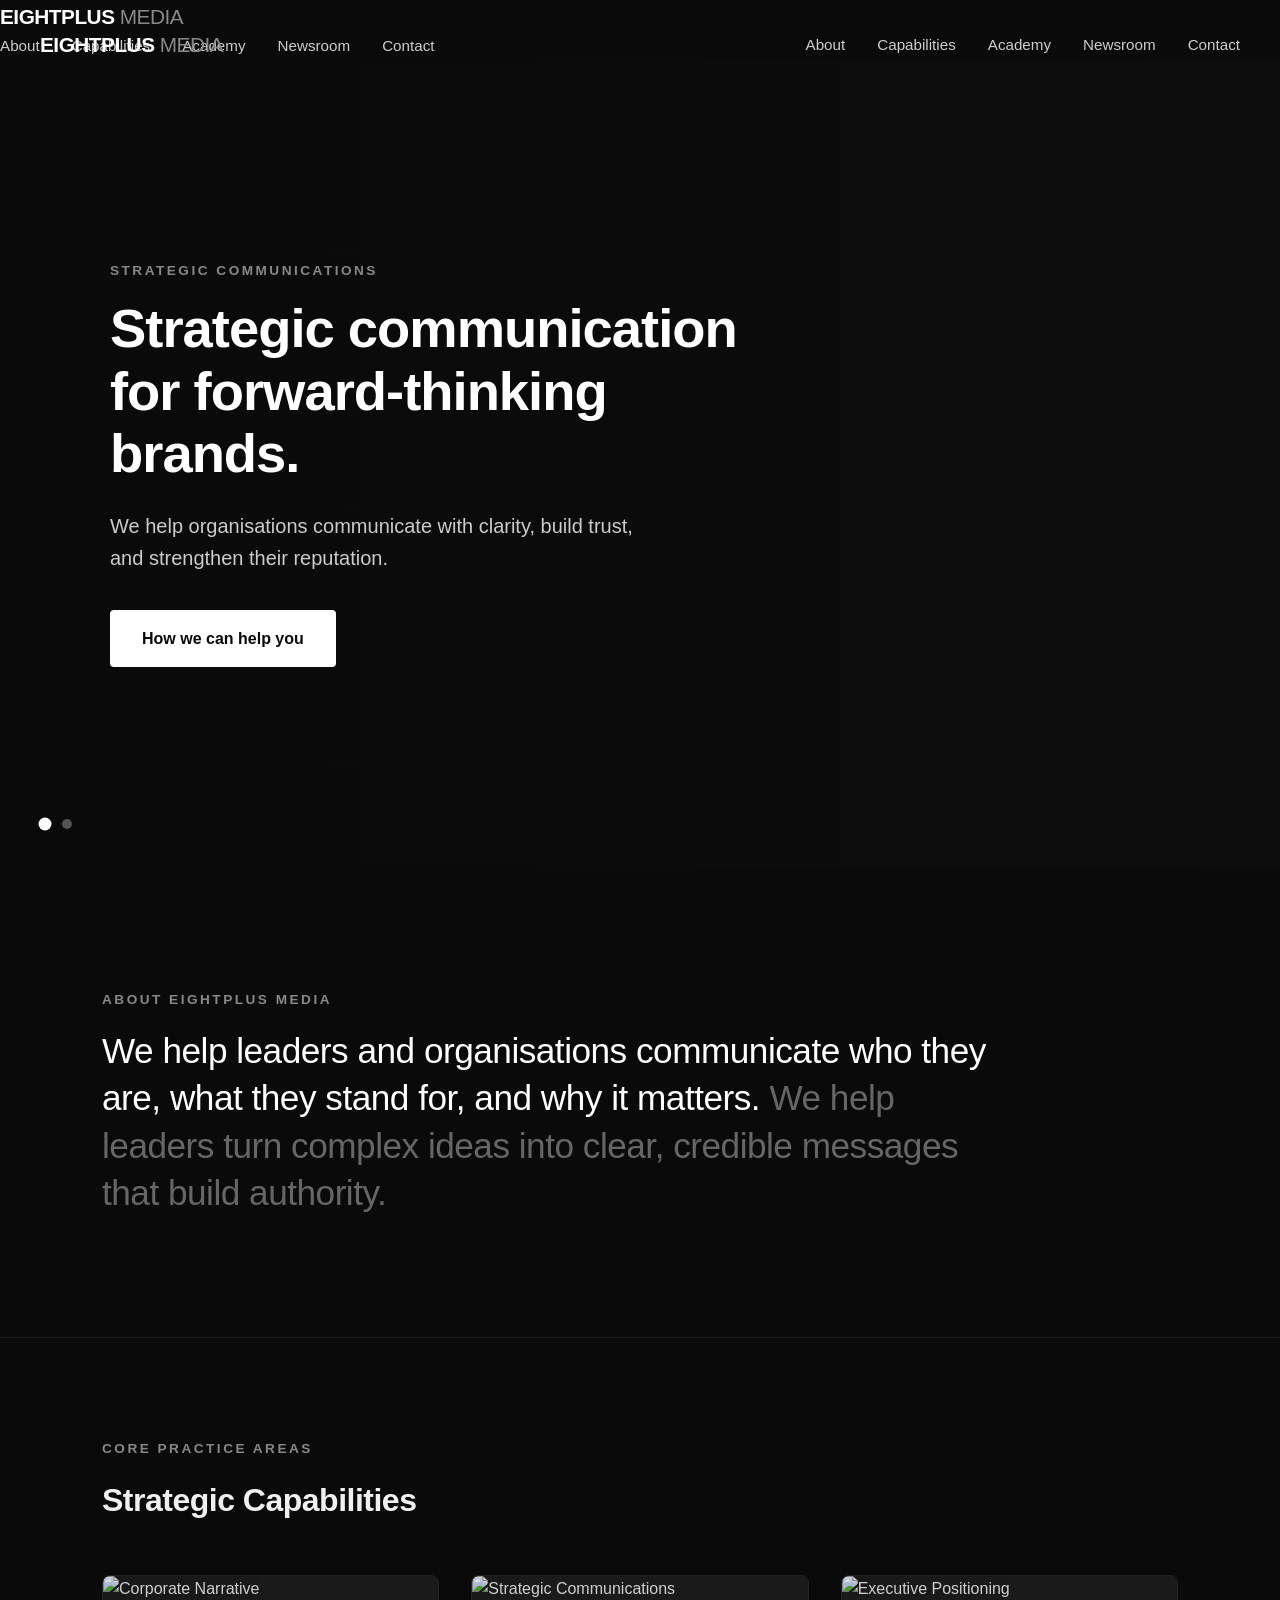
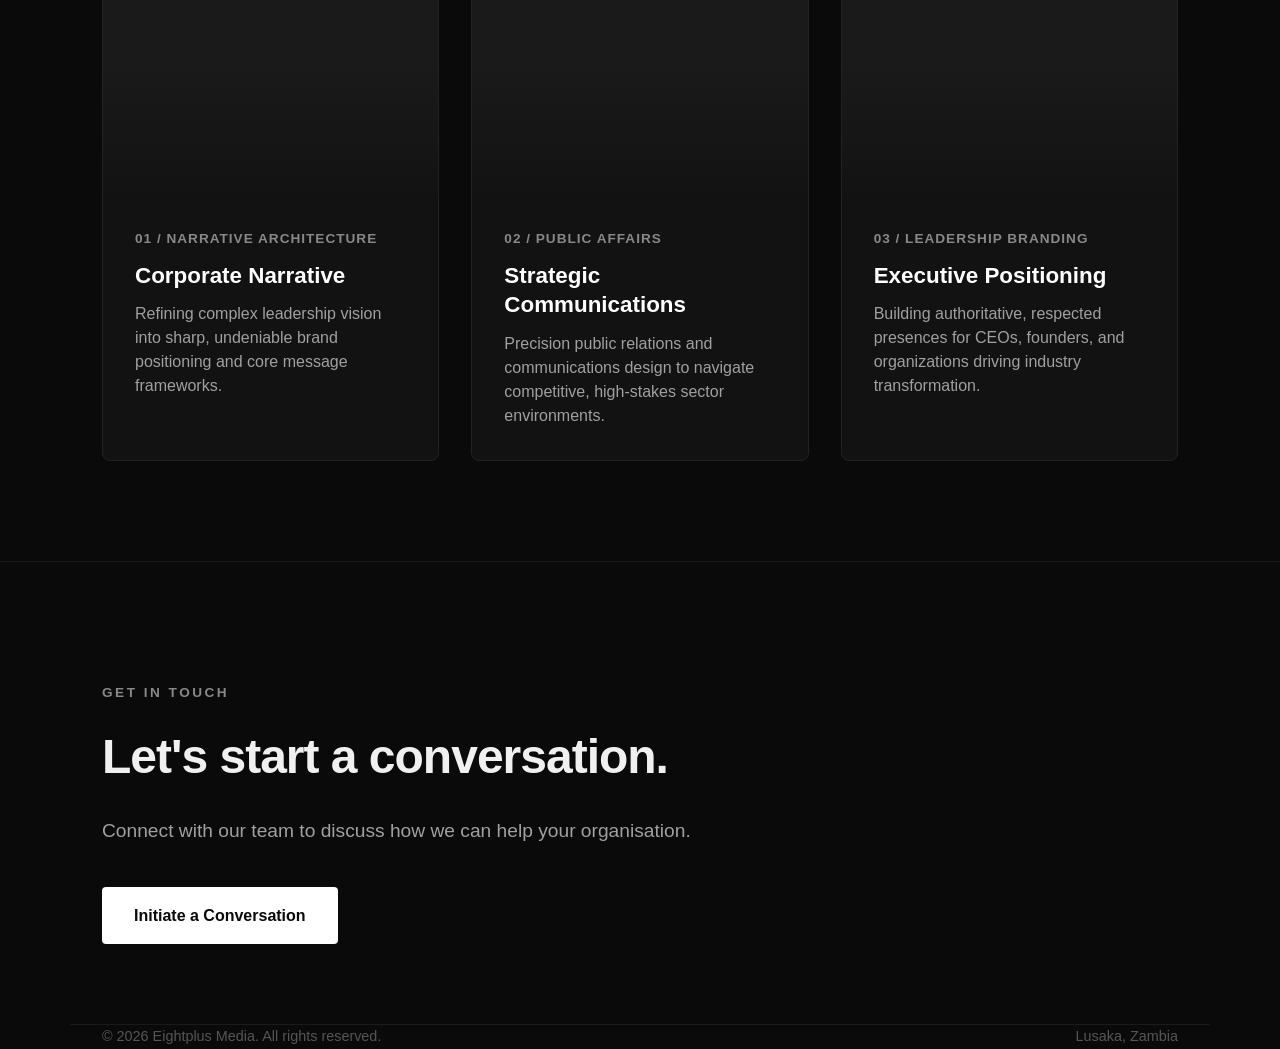
==== index.html @ 718b77e8 "Update index.html" ====
<!DOCTYPE html>
<html lang="en">
<head>
    <meta charset="UTF-8">
    <meta name="viewport" content="width=device-width, initial-scale=1.0">
    <title>Eightplus Media | Strategic Corporate Communications</title>
    <style>
        /* 1. RESET & BASE DARK STYLES */
        * {
            margin: 0;
            padding: 0;
            box-sizing: border-box;
        }
        body {
            font-family: -apple-system, BlinkMacSystemFont, "Segoe UI", Roboto, sans-serif;
            color: #f0f0f0;
            background-color: #0a0a0a; /* Pure deep luxury black */
            line-height: 1.6;
        }

        /* Container for content alignment */
        .container {
            max-width: 1140px;
            margin: 0 auto;
            padding: 0 32px;
        }

        /* 2. FLOATING NAVIGATION BAR */
        .navbar {
            position: absolute;
            top: 0;
            left: 0;
            width: 100%;
            display: flex;
            justify-content: space-between;
            align-items: center;
            padding: 28px 40px;
            z-index: 100;
        }
        .logo {
            font-size: 1.3rem;
            font-weight: 800;
            letter-spacing: -0.5px;
            color: #ffffff;
            text-decoration: none;
            text-transform: uppercase;
        }
        .logo span {
            color: #888888;
            font-weight: 400;
        }
        .nav-links {
            display: flex;
            gap: 32px;
            list-style: none;
        }
        .nav-links a {
            color: #ffffff;
            text-decoration: none;
            font-size: 0.95rem;
            font-weight: 500;
            opacity: 0.8;
            transition: opacity 0.2s ease;
        }
        .nav-links a:hover {
            opacity: 1;
        }

        /* 3. HERO CAROUSEL CONTAINER */
        .hero-slider {
            position: relative;
            width: 100%;
            height: 90vh;
            min-height: 600px;
            overflow: hidden;
            background-color: #0d0d0d;
        }

        .slide {
            position: absolute;
            top: 0;
            left: 0;
            width: 100%;
            height: 100%;
            opacity: 0;
            transition: opacity 0.8s ease-in-out;
            background-size: cover;
            background-position: center right;
        }
        .slide.active {
            opacity: 1;
        }

        .gradient-overlay {
            position: absolute;
            top: 0;
            left: 0;
            width: 100%;
            height: 100%;
            background: linear-gradient(to right, 
                rgba(10, 10, 10, 0.98) 0%, 
                rgba(10, 10, 10, 0.85) 40%, 
                rgba(10, 10, 10, 0.2) 80%, 
                transparent 100%);
            display: flex;
            align-items: center;
        }

        .hero-content {
            max-width: 1140px;
            margin: 0 auto;
            padding: 0 40px;
            color: #ffffff;
            width: 100%;
        }
        .kicker {
            text-transform: uppercase;
            font-size: 0.85rem;
            letter-spacing: 2.5px;
            font-weight: 700;
            color: #888888;
            margin-bottom: 16px;
        }
        .hero-content h1 {
            font-size: 3.4rem;
            max-width: 700px;
            line-height: 1.15;
            margin-bottom: 24px;
            font-weight: 700;
            letter-spacing: -1px;
        }
        .hero-content p {
            font-size: 1.25rem;
            max-width: 540px;
            color: #cccccc;
            margin-bottom: 36px;
        }

        .btn {
            display: inline-block;
            background-color: #ffffff;
            color: #0a0a0a;
            text-decoration: none;
            padding: 16px 32px;
            font-weight: 600;
            border-radius: 4px;
            transition: transform 0.2s ease, opacity 0.2s ease;
        }
        .btn:hover {
            transform: translateY(-2px);
            opacity: 0.9;
        }

        .slider-dots {
            position: absolute;
            bottom: 40px;
            left: 40px;
            display: flex;
            gap: 12px;
            z-index: 10;
        }
        .dot {
            width: 10px;
            height: 10px;
            border-radius: 50%;
            background: rgba(255, 255, 255, 0.3);
            cursor: pointer;
            transition: background 0.3s ease, transform 0.3s ease;
        }
        .dot.active {
            background: #ffffff;
            transform: scale(1.3);
        }

        /* 4. STATEMENT / ABOUT SECTION */
        .statement-section {
            padding: 120px 0;
            border-bottom: 1px solid #1a1a1a;
        }
        .statement-text {
            font-size: 2.2rem;
            font-weight: 400;
            line-height: 1.35;
            color: #ffffff;
            max-width: 900px;
            letter-spacing: -0.5px;
        }
        .statement-text span {
            color: #666666; /* High-end dimmed typographic contrast */
        }

        /* 5. CAPABILITIES GRID SECTION */
        .section-padding {
            padding: 100px 0;
            border-bottom: 1px solid #1a1a1a;
        }
        .section-title {
            font-size: 2rem;
            margin-bottom: 48px;
            letter-spacing: -0.5px;
        }
        .grid {
            display: grid;
            grid-template-columns: repeat(auto-fit, minmax(320px, 1fr));
            gap: 32px;
        }
        .card {
            background-color: #121212;
            border: 1px solid #222222;
            border-radius: 8px;
            overflow: hidden;
            transition: border-color 0.3s ease, transform 0.3s ease;
            display: flex;
            flex-direction: column;
        }
        .card:hover {
            border-color: #555555;
            transform: translateY(-6px);
        }

        /* Image Box inside Card */
        .card-image-wrapper {
            position: relative;
            width: 100%;
            height: 220px;
            overflow: hidden;
            background-color: #1a1a1a;
        }
        .card-image {
            width: 100%;
            height: 100%;
            object-fit: cover;
            opacity: 0.85;
            transition: transform 0.5s ease, opacity 0.5s ease;
        }
        .card:hover .card-image {
            transform: scale(1.08); /* Camera zoom effect on hover */
            opacity: 1;
        }

        /* Dark gradient tint over card photo */
        .card-image-overlay {
            position: absolute;
            top: 0;
            left: 0;
            width: 100%;
            height: 100%;
            background: linear-gradient(to bottom, transparent 40%, rgba(18, 18, 18, 0.95) 100%);
        }

        /* Text Body inside Card */
        .card-body {
            padding: 32px;
            flex-grow: 1;
            display: flex;
            flex-direction: column;
        }
        .card-num {
            font-size: 0.85rem;
            font-weight: 700;
            color: #888888;
            margin-bottom: 12px;
            letter-spacing: 1px;
        }
        .card h3 {
            font-size: 1.4rem;
            color: #ffffff;
            margin-bottom: 12px;
            line-height: 1.3;
        }
        .card p {
            color: #a0a0a0;
            font-size: 1rem;
            line-height: 1.5;
        }

        /* 6. CONTACT / FOOTER SECTION */
        .cta-section {
            padding: 120px 0 80px 0;
            text-align: left;
        }
        .cta-section h2 {
            font-size: 3rem;
            margin-bottom: 20px;
            letter-spacing: -1px;
        }
        .cta-section p {
            font-size: 1.2rem;
            color: #a0a0a0;
            margin-bottom: 40px;
            max-width: 600px;
        }
        footer {
            padding: 40px 0;
            border-top: 1px solid #1a1a1a;
            color: #555555;
            font-size: 0.9rem;
            display: flex;
            justify-content: space-between;
            align-items: center;
        }
    </style>
</head>
<body>

    <!-- Top Navigation Header -->
<div id="navbar-container"></div>
        <a href="index.html" class="logo">Eightplus <span>Media</span></a>
        <ul class="nav-links">
            <li><a href="about.html">About</a></li>
        <li><a href="capabilities.html">Capabilities</a></li>
        <li><a href="academy.html">Academy</a></li>
        <li><a href="newsroom.html">Newsroom</a></li>
        <li><a href="#contact.html">Contact</a></li>
        </ul>
    </nav>

    <!-- Hero Carousel -->
    <section class="hero-slider">
        <!-- Slide 1 -->
        <div class="slide active" style="background-image: url('https://images.unsplash.com/photo-1486406146926-c627a92ad1ab?auto=format&fit=crop&w=1600&q=80');">
            <div class="gradient-overlay">
                <div class="hero-content">
                    <div class="kicker">Strategic Communications</div>
                    <h1>Strategic communication for forward-thinking brands.</h1>
                    <p>We help organisations communicate with clarity, build trust, and strengthen their reputation.</p>
                    <a href="#about" class="btn">How we can help you</a>
                </div>
            </div>
        </div>

        <!-- Slide 2 -->
        <div class="slide" style="background-image: url('https://images.unsplash.com/photo-1557804506-669a67965ba0?auto=format&fit=crop&w=1600&q=80');">
            <div class="gradient-overlay">
                <div class="hero-content">
                    <div class="kicker">Thought Leadership</div>
                    <h1>Positioning leaders as trusted voices in their industries.</h1>
                    <p>We shape executive voices and strategic messages that build trust with the audiences that matter most.</p>
                    <a href="capabilities.html" class="btn">View Capabilities</a>
                </div>
            </div>
        </div>

        <!-- Dots -->
        <div class="slider-dots">
            <div class="dot active" onclick="setSlide(0)"></div>
            <div class="dot" onclick="setSlide(1)"></div>
        </div>
    </section>

    <!-- Section 1: Statement / About -->
    <section id="about" class="statement-section">
        <div class="container">
            <div class="kicker">About Eightplus Media</div>
            <p class="statement-text">
                We help leaders and organisations communicate who they are, what they stand for, and why it matters. <span>We help leaders turn complex ideas into clear, credible messages that build authority.</span>
            </p>
        </div>
    </section>

    <!-- Section 2: Capabilities with Card Photography -->
    <section id="capabilities" class="section-padding">
        <div class="container">
            <div class="kicker">Core Practice Areas</div>
            <h2 class="section-title">Strategic Capabilities</h2>
            
            <div class="grid">
                <!-- Card 1 -->
                <div class="card">
                    <div class="card-image-wrapper">
                        <img src="https://images.unsplash.com/photo-1451187580459-43490279c0fa?auto=format&fit=crop&w=800&q=80" alt="Corporate Narrative" class="card-image">
                        <div class="card-image-overlay"></div>
                    </div>
                    <div class="card-body">
                        <div class="card-num">01 / NARRATIVE ARCHITECTURE</div>
                        <h3>Corporate Narrative</h3>
                        <p>Refining complex leadership vision into sharp, undeniable brand positioning and core message frameworks.</p>
                    </div>
                </div>
                
                <!-- Card 2 -->
                <div class="card">
                    <div class="card-image-wrapper">
                        <img src="https://images.unsplash.com/photo-1507679799987-c73779587ccf?auto=format&fit=crop&w=800&q=80" alt="Strategic Communications" class="card-image">
                        <div class="card-image-overlay"></div>
                    </div>
                    <div class="card-body">
                        <div class="card-num">02 / PUBLIC AFFAIRS</div>
                        <h3>Strategic Communications</h3>
                        <p>Precision public relations and communications design to navigate competitive, high-stakes sector environments.</p>
                    </div>
                </div>
                
                <!-- Card 3 -->
                <div class="card">
                    <div class="card-image-wrapper">
                        <img src="https://images.unsplash.com/photo-1519389950473-47ba0277781c?auto=format&fit=crop&w=800&q=80" alt="Executive Positioning" class="card-image">
                        <div class="card-image-overlay"></div>
                    </div>
                    <div class="card-body">
                        <div class="card-num">03 / LEADERSHIP BRANDING</div>
                        <h3>Executive Positioning</h3>
                        <p>Building authoritative, respected presences for CEOs, founders, and organizations driving industry transformation.</p>
                    </div>
                </div>
            </div>
        </div>
    </section>

    <!-- Section 3: Call to Action & Footer -->
    <section id="contact" class="cta-section">
        <div class="container">
            <div class="kicker">Get In Touch</div>
            <h2>Let's start a conversation.</h2>
            <p>Connect with our team to discuss how we can help your organisation.</p>
            <a href="mailto:hello@eightplusmedia.com" class="btn">Initiate a Conversation</a>
        </div>
    </section>

    <footer class="container">
        <div>&copy; 2026 Eightplus Media. All rights reserved.</div>
        <div>Lusaka, Zambia</div>
    </footer>

    <!-- Carousel Script -->
    <script>
        let currentSlide = 0;
        const slides = document.querySelectorAll('.slide');
        const dots = document.querySelectorAll('.dot');

        function setSlide(index) {
            slides[currentSlide].classList.remove('active');
            dots[currentSlide].classList.remove('active');
            
            currentSlide = index;
            
            slides[currentSlide].classList.add('active');
            dots[currentSlide].classList.add('active');
        }

        setInterval(() => {
            let next = (currentSlide + 1) % slides.length;
            setSlide(next);
        }, 5000);
    </script>

    <!-- Dynamic Navbar Loader -->
    <script>
        fetch('navbar.html')
            .then(response => {
                if (!response.ok) throw new Error('Navbar failed to load');
                return response.text();
            })
            .then(data => {
                document.getElementById('navbar-container').innerHTML = data;
                
                // Smart Auto-Highlighting for Active Page
                const currentPath = window.location.pathname.split('/').pop() || 'index.html';
                const links = document.querySelectorAll('.nav-links a');
                
                links.forEach(link => {
                    const href = link.getAttribute('href');
                    if (href === currentPath || (currentPath === '' && href === 'index.html')) {
                        link.classList.add('active');
                    }
                });
            })
            .catch(error => console.error('Error fetching navbar:', error));
    </script>
</body>
</html>
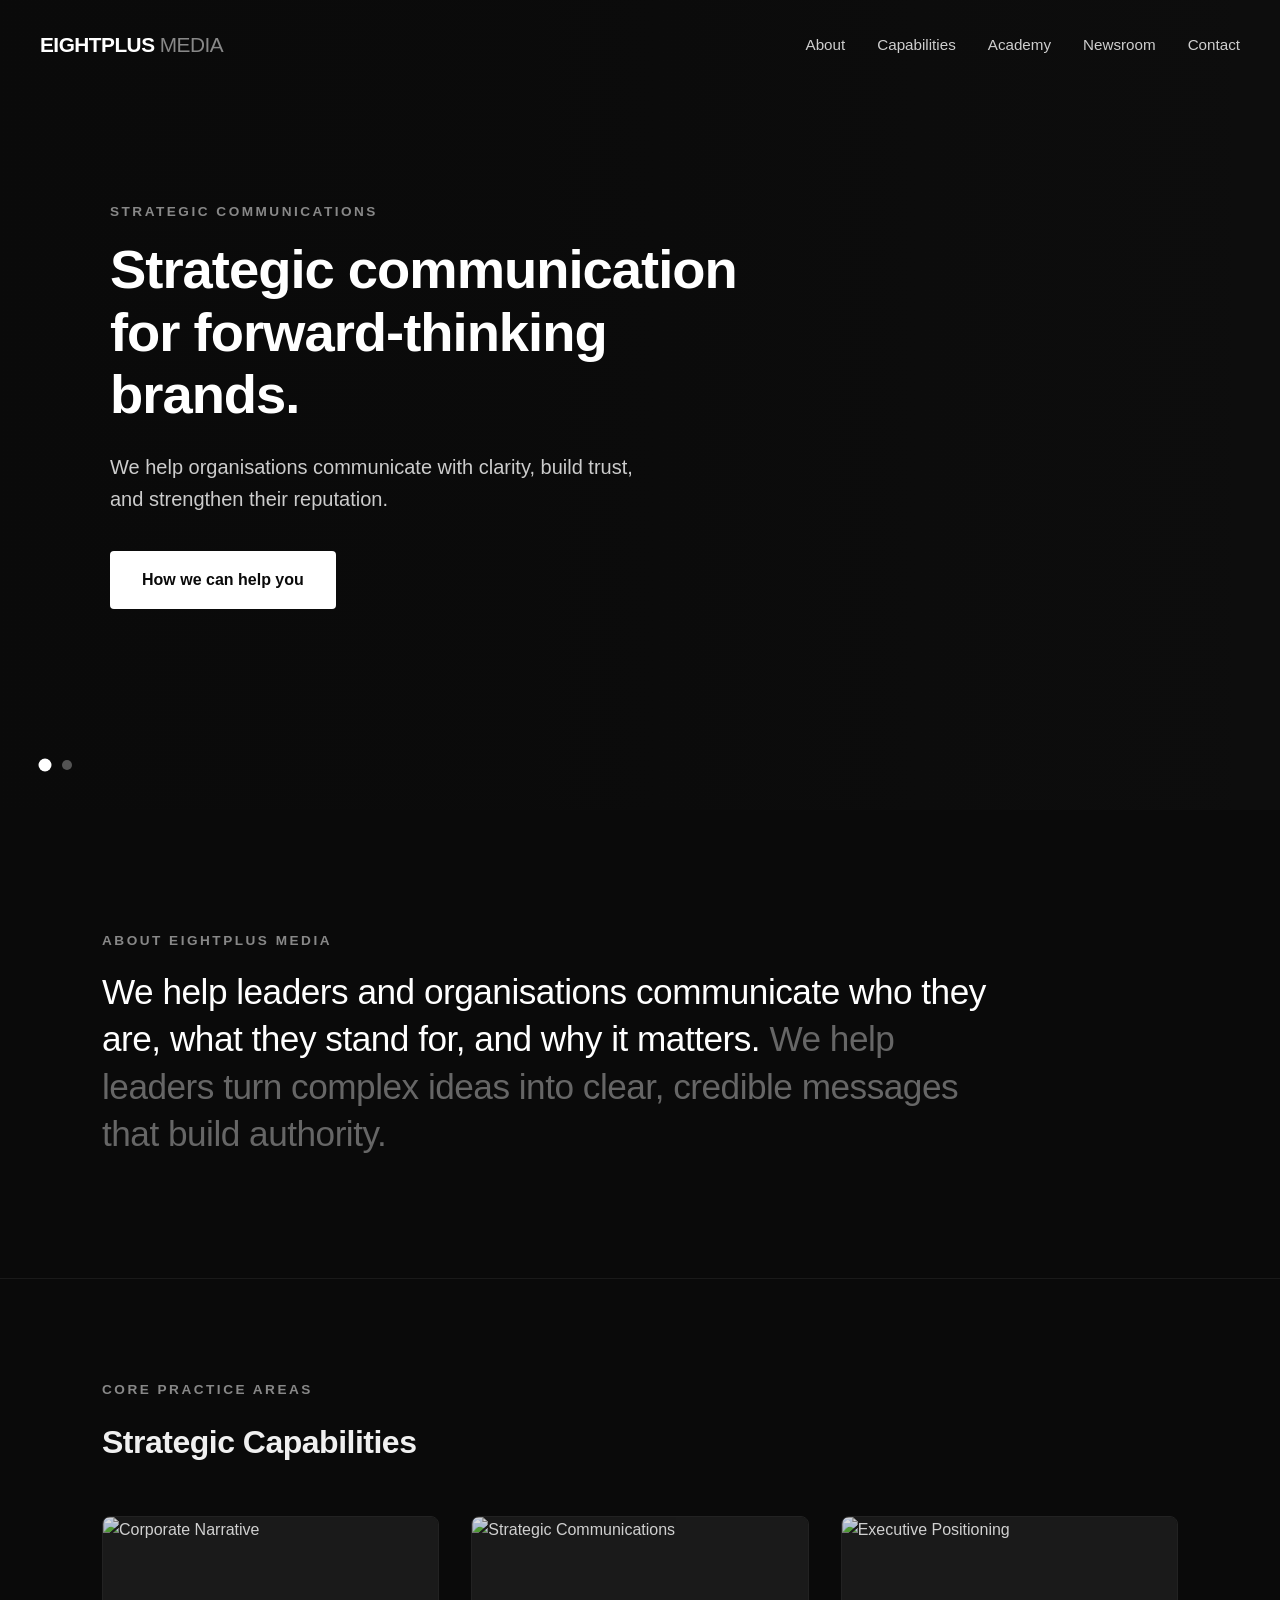
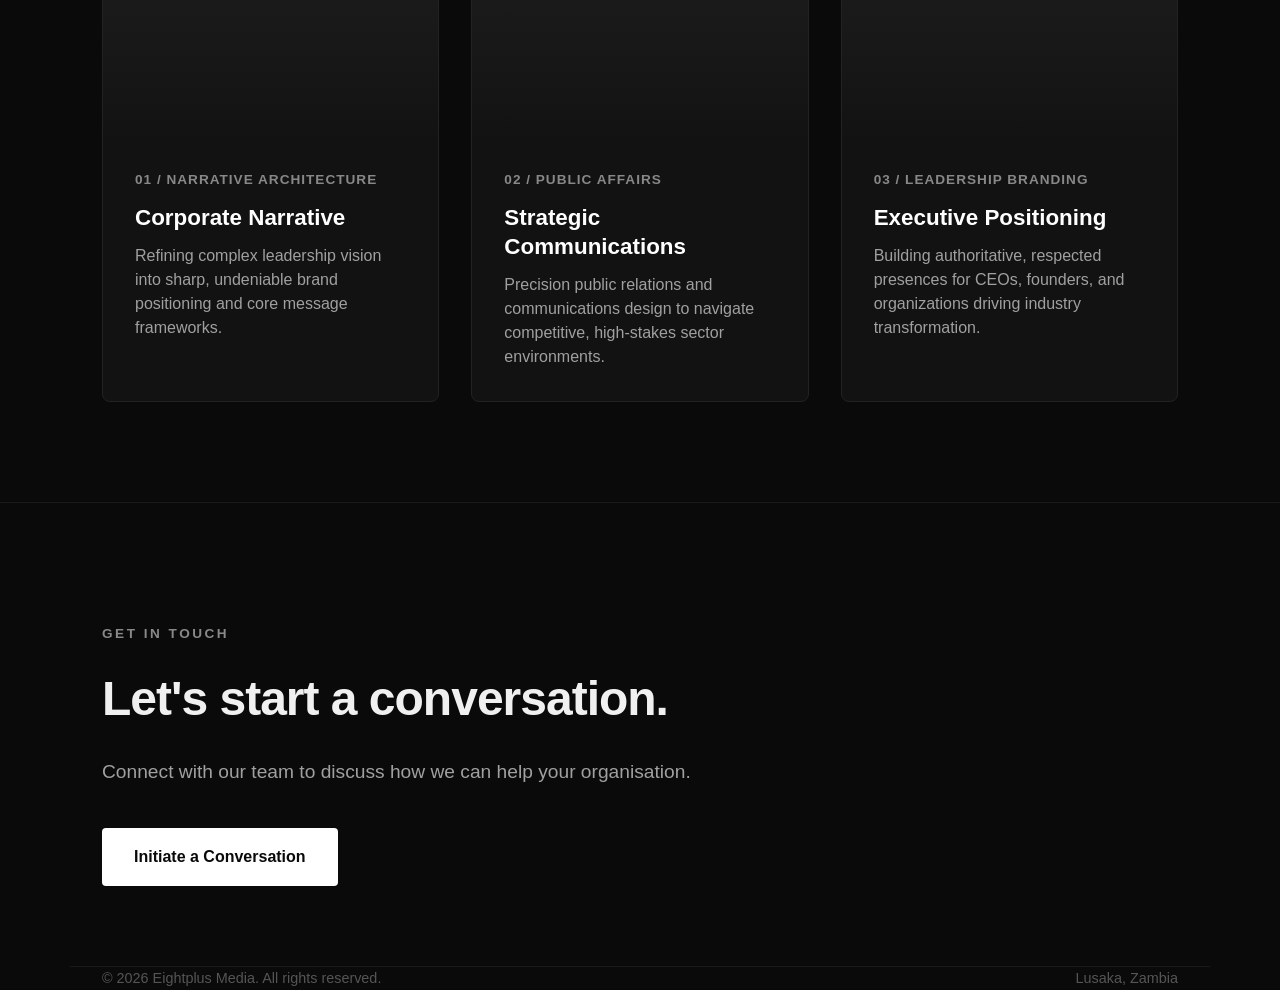
==== commit e8d98661: "Update index.html" ====
--- a/index.html
+++ b/index.html
@@ -305,15 +305,6 @@
 
     <!-- Top Navigation Header -->
 <div id="navbar-container"></div>
-        <a href="index.html" class="logo">Eightplus <span>Media</span></a>
-        <ul class="nav-links">
-            <li><a href="about.html">About</a></li>
-        <li><a href="capabilities.html">Capabilities</a></li>
-        <li><a href="academy.html">Academy</a></li>
-        <li><a href="newsroom.html">Newsroom</a></li>
-        <li><a href="#contact.html">Contact</a></li>
-        </ul>
-    </nav>
 
     <!-- Hero Carousel -->
     <section class="hero-slider">
@@ -467,5 +458,6 @@
             })
             .catch(error => console.error('Error fetching navbar:', error));
     </script>
+    
 </body>
 </html>
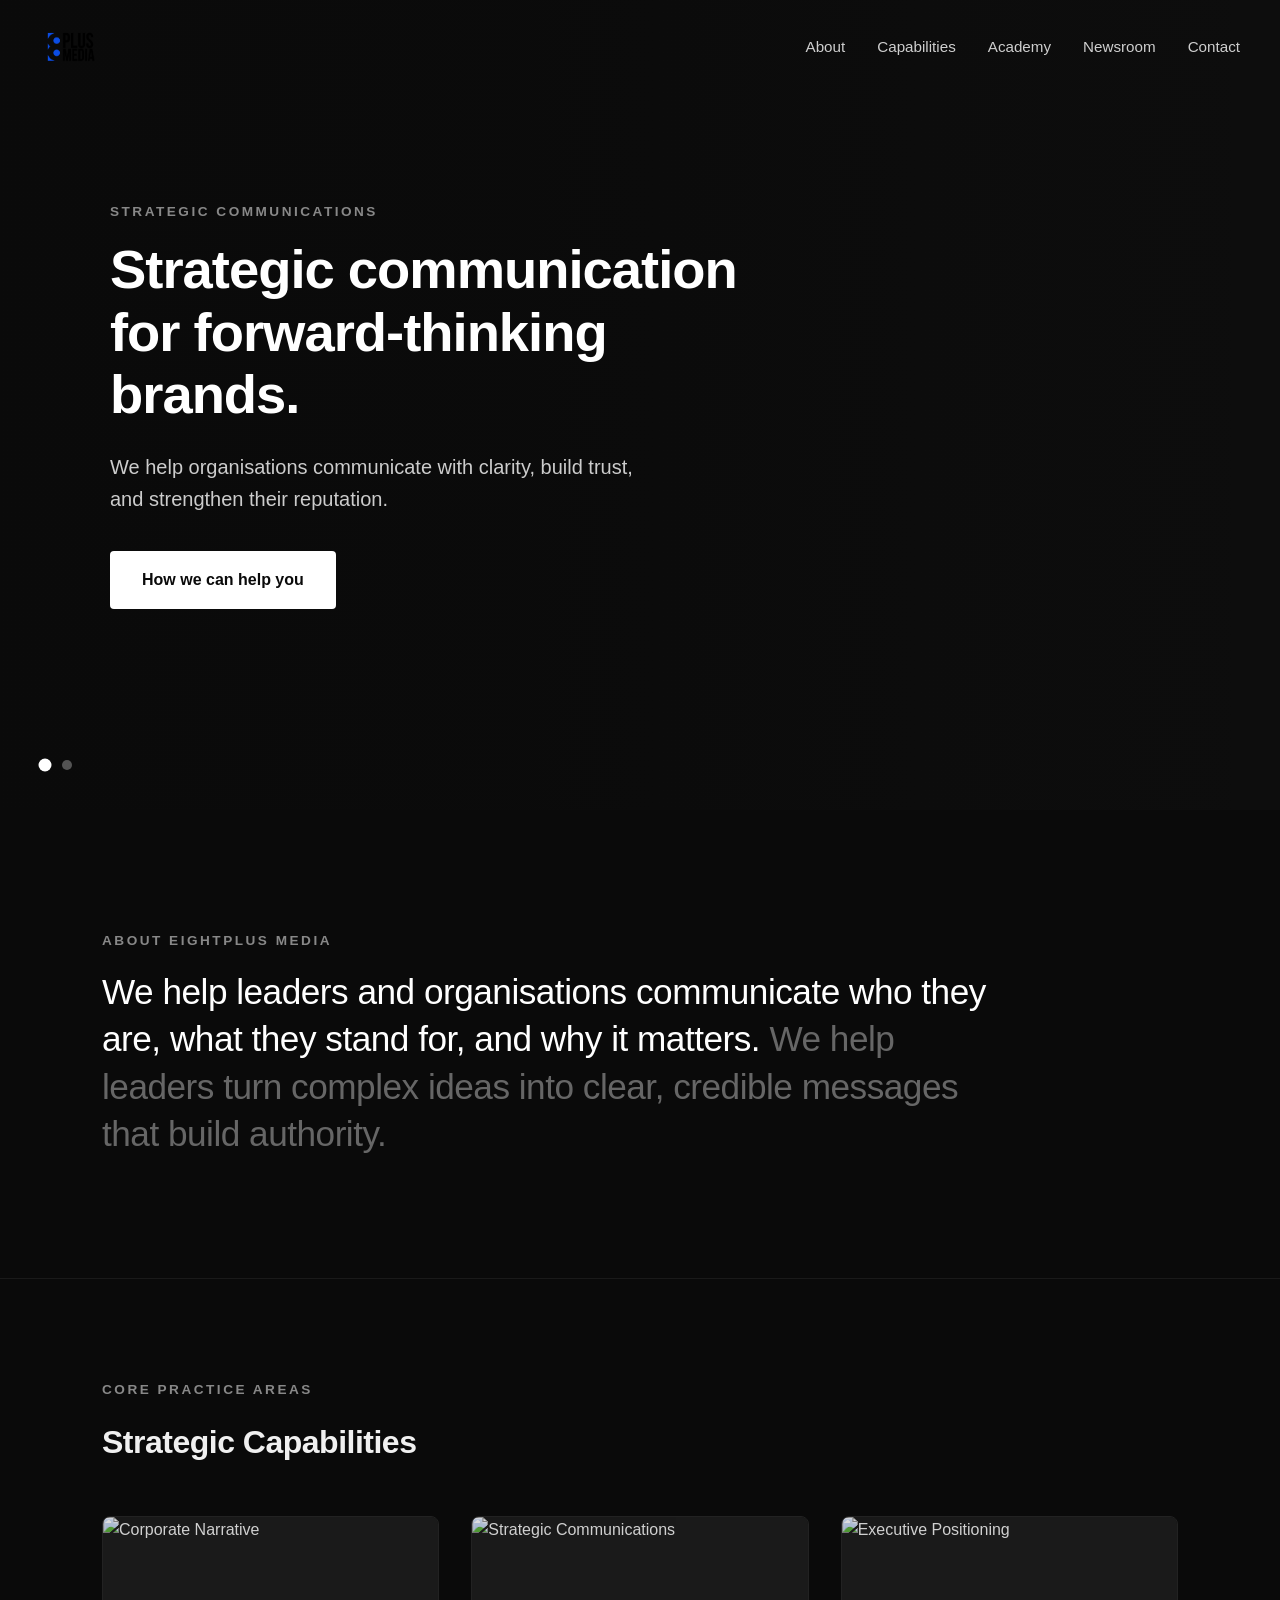
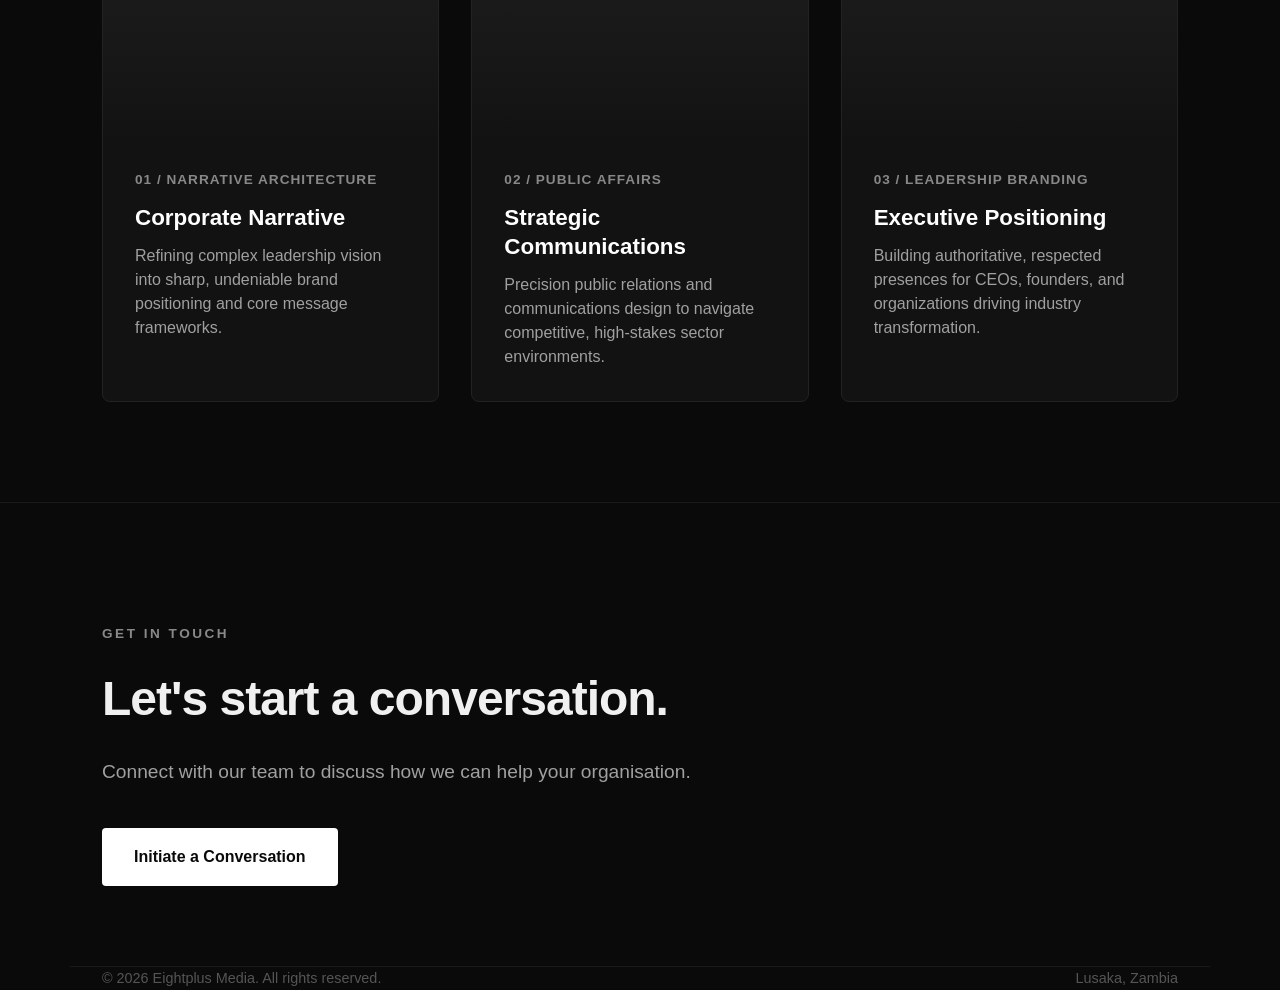
==== commit fc2f39c0: "Update index.html" ====
--- a/index.html
+++ b/index.html
@@ -460,4 +460,5 @@
     </script>
     
 </body>
-</html>
+</html> 
+
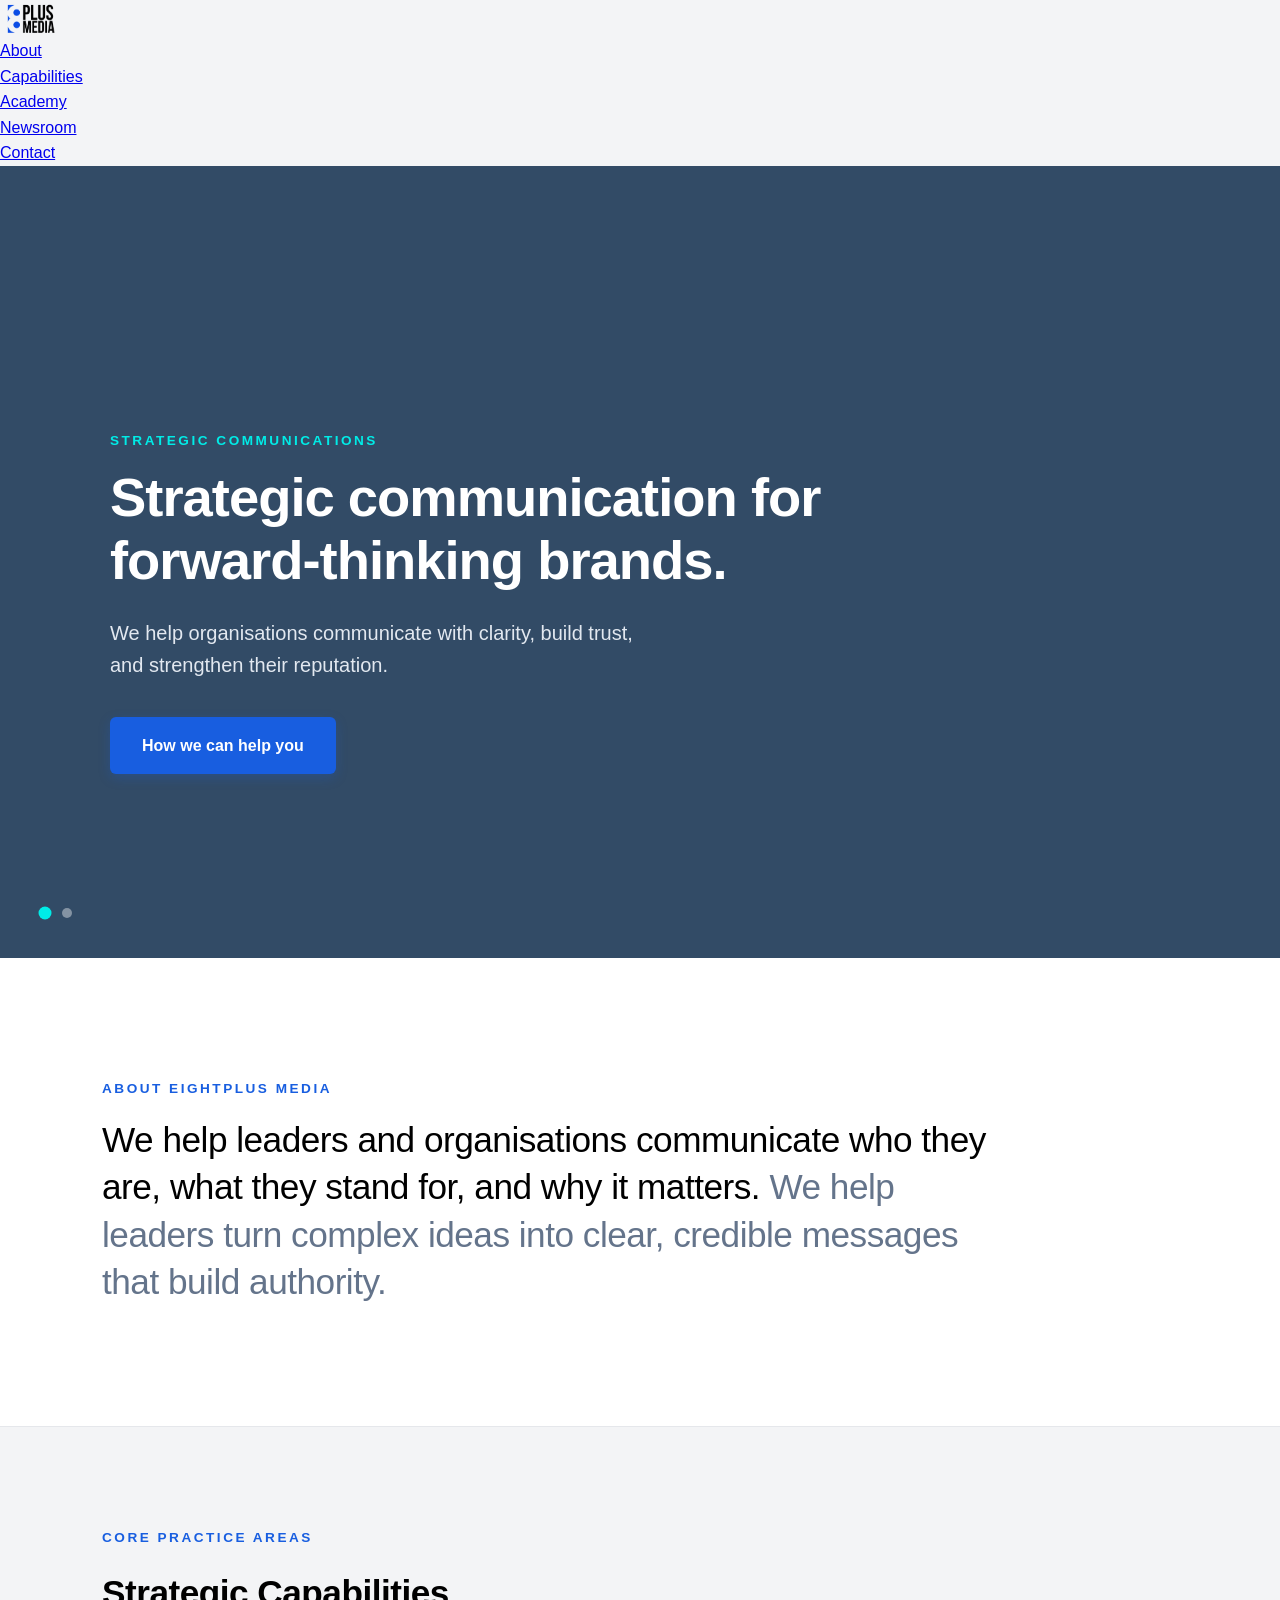
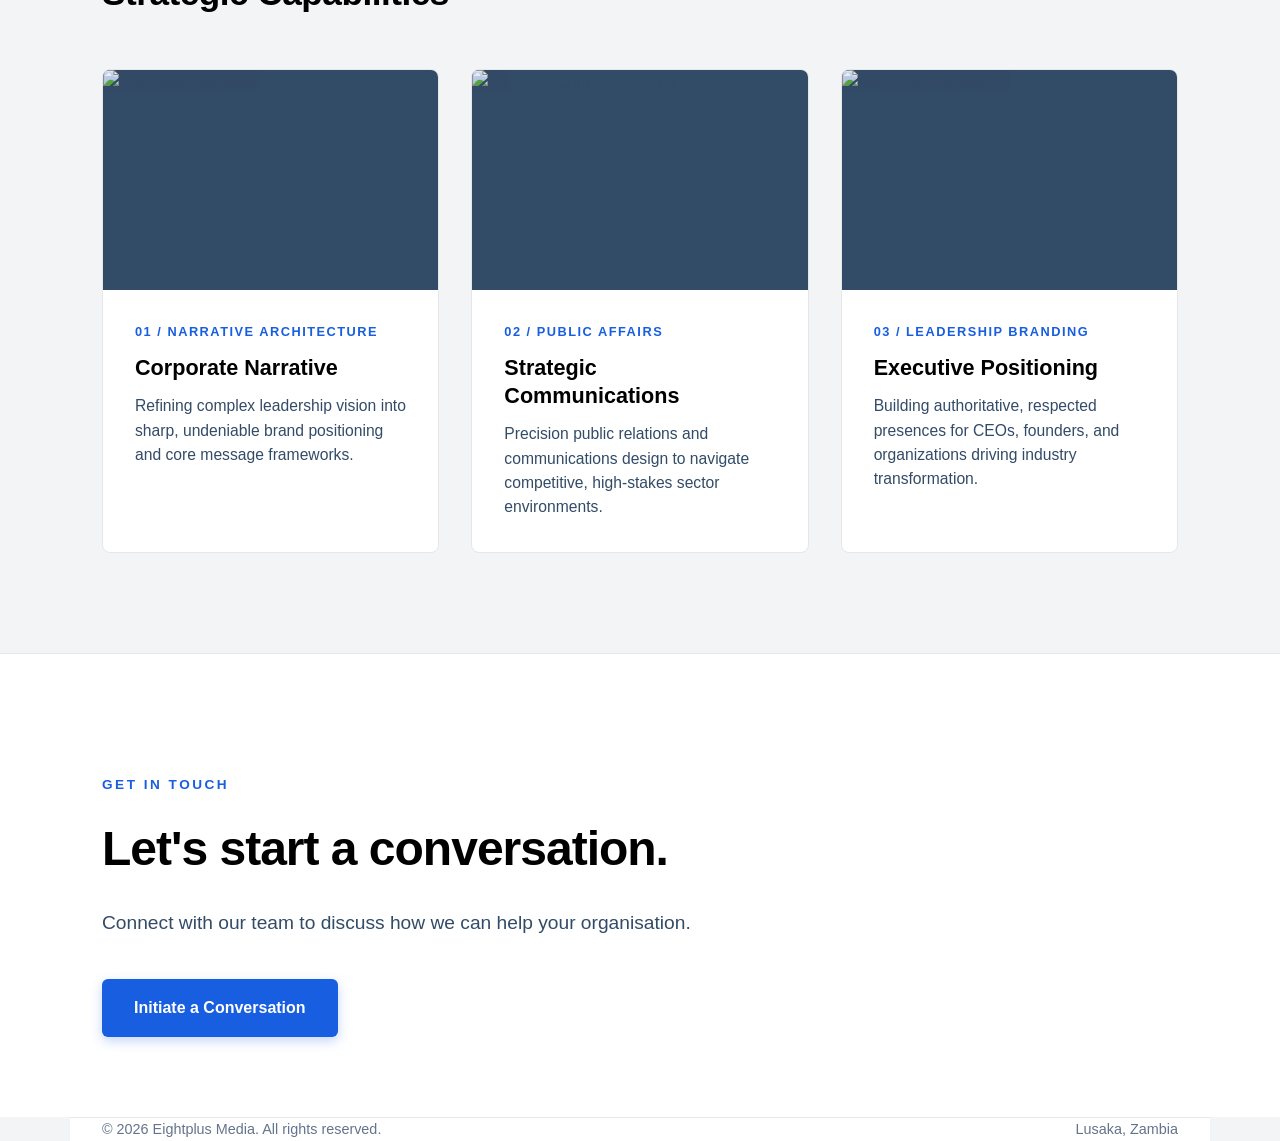
==== commit 97fc17b1: "Update index.html" ====
--- a/index.html
+++ b/index.html
@@ -5,7 +5,21 @@
     <meta name="viewport" content="width=device-width, initial-scale=1.0">
     <title>Eightplus Media | Strategic Corporate Communications</title>
     <style>
-        /* 1. RESET & BASE DARK STYLES */
+        /* 1. BRAND COLOR VARIABLES */
+        :root {
+            --bg-main: #F3F4F6;        /* Brand Soft Off-White */
+            --bg-surface: #FFFFFF;     /* Pure White for cards */
+            --bg-dark: #324B66;        /* Brand Deep Slate Blue */
+            --text-primary: #324B66;   /* Deep Slate Blue body text */
+            --text-dark: #000000;      /* Solid Black headers */
+            --text-muted: #64748B;     /* Secondary grey text */
+            --accent-royal: #185EE0;   /* Brand Royal Blue */
+            --accent-cyan: #009BFA;    /* Brand Electric Cyan */
+            --accent-aqua: #00ECE7;    /* Brand Vibrant Aqua */
+            --border-color: #E5E7EB;   /* Light divider lines */
+        }
+
+        /* 2. RESET & BASE STYLES */
         * {
             margin: 0;
             padding: 0;
@@ -13,8 +27,8 @@
         }
         body {
             font-family: -apple-system, BlinkMacSystemFont, "Segoe UI", Roboto, sans-serif;
-            color: #f0f0f0;
-            background-color: #0a0a0a; /* Pure deep luxury black */
+            color: var(--text-primary);
+            background-color: var(--bg-main);
             line-height: 1.6;
         }
 
@@ -25,55 +39,14 @@
             padding: 0 32px;
         }
 
-        /* 2. FLOATING NAVIGATION BAR */
-        .navbar {
-            position: absolute;
-            top: 0;
-            left: 0;
-            width: 100%;
-            display: flex;
-            justify-content: space-between;
-            align-items: center;
-            padding: 28px 40px;
-            z-index: 100;
-        }
-        .logo {
-            font-size: 1.3rem;
-            font-weight: 800;
-            letter-spacing: -0.5px;
-            color: #ffffff;
-            text-decoration: none;
-            text-transform: uppercase;
-        }
-        .logo span {
-            color: #888888;
-            font-weight: 400;
-        }
-        .nav-links {
-            display: flex;
-            gap: 32px;
-            list-style: none;
-        }
-        .nav-links a {
-            color: #ffffff;
-            text-decoration: none;
-            font-size: 0.95rem;
-            font-weight: 500;
-            opacity: 0.8;
-            transition: opacity 0.2s ease;
-        }
-        .nav-links a:hover {
-            opacity: 1;
-        }
-
         /* 3. HERO CAROUSEL CONTAINER */
         .hero-slider {
             position: relative;
             width: 100%;
-            height: 90vh;
-            min-height: 600px;
+            height: 88vh;
+            min-height: 580px;
             overflow: hidden;
-            background-color: #0d0d0d;
+            background-color: var(--bg-dark);
         }
 
         .slide {
@@ -97,10 +70,11 @@
             left: 0;
             width: 100%;
             height: 100%;
+            /* Gradient overlay transitioning using Deep Slate Navy */
             background: linear-gradient(to right, 
-                rgba(10, 10, 10, 0.98) 0%, 
-                rgba(10, 10, 10, 0.85) 40%, 
-                rgba(10, 10, 10, 0.2) 80%, 
+                rgba(50, 75, 102, 0.95) 0%, 
+                rgba(50, 75, 102, 0.82) 45%, 
+                rgba(50, 75, 102, 0.25) 85%, 
                 transparent 100%);
             display: flex;
             align-items: center;
@@ -109,7 +83,7 @@
         .hero-content {
             max-width: 1140px;
             margin: 0 auto;
-            padding: 0 40px;
+            padding: 80px 40px 0 40px;
             color: #ffffff;
             width: 100%;
         }
@@ -118,37 +92,43 @@
             font-size: 0.85rem;
             letter-spacing: 2.5px;
             font-weight: 700;
-            color: #888888;
+            color: var(--accent-royal);
             margin-bottom: 16px;
+        }
+        .hero-content .kicker {
+            color: var(--accent-aqua); /* Vibrant Aqua for high visibility in hero */
         }
         .hero-content h1 {
             font-size: 3.4rem;
-            max-width: 700px;
+            max-width: 720px;
             line-height: 1.15;
             margin-bottom: 24px;
             font-weight: 700;
             letter-spacing: -1px;
+            color: #ffffff;
         }
         .hero-content p {
             font-size: 1.25rem;
             max-width: 540px;
-            color: #cccccc;
+            color: #e2e8f0;
             margin-bottom: 36px;
         }
 
+        /* BUTTONS */
         .btn {
             display: inline-block;
-            background-color: #ffffff;
-            color: #0a0a0a;
+            background-color: var(--accent-royal);
+            color: #ffffff;
             text-decoration: none;
             padding: 16px 32px;
             font-weight: 600;
-            border-radius: 4px;
-            transition: transform 0.2s ease, opacity 0.2s ease;
+            border-radius: 6px;
+            transition: background-color 0.2s ease, transform 0.2s ease;
+            box-shadow: 0 4px 12px rgba(24, 94, 224, 0.25);
         }
         .btn:hover {
+            background-color: var(--accent-cyan);
             transform: translateY(-2px);
-            opacity: 0.9;
         }
 
         .slider-dots {
@@ -163,39 +143,41 @@
             width: 10px;
             height: 10px;
             border-radius: 50%;
-            background: rgba(255, 255, 255, 0.3);
+            background: rgba(255, 255, 255, 0.4);
             cursor: pointer;
             transition: background 0.3s ease, transform 0.3s ease;
         }
         .dot.active {
-            background: #ffffff;
+            background: var(--accent-aqua);
             transform: scale(1.3);
         }
 
         /* 4. STATEMENT / ABOUT SECTION */
         .statement-section {
             padding: 120px 0;
-            border-bottom: 1px solid #1a1a1a;
+            border-bottom: 1px solid var(--border-color);
+            background-color: var(--bg-surface);
         }
         .statement-text {
             font-size: 2.2rem;
-            font-weight: 400;
+            font-weight: 500;
             line-height: 1.35;
-            color: #ffffff;
+            color: var(--text-dark);
             max-width: 900px;
             letter-spacing: -0.5px;
         }
         .statement-text span {
-            color: #666666; /* High-end dimmed typographic contrast */
+            color: var(--text-muted);
         }
 
         /* 5. CAPABILITIES GRID SECTION */
         .section-padding {
             padding: 100px 0;
-            border-bottom: 1px solid #1a1a1a;
+            border-bottom: 1px solid var(--border-color);
         }
         .section-title {
-            font-size: 2rem;
+            font-size: 2.2rem;
+            color: var(--text-dark);
             margin-bottom: 48px;
             letter-spacing: -0.5px;
         }
@@ -205,17 +187,18 @@
             gap: 32px;
         }
         .card {
-            background-color: #121212;
-            border: 1px solid #222222;
+            background-color: var(--bg-surface);
+            border: 1px solid var(--border-color);
             border-radius: 8px;
             overflow: hidden;
-            transition: border-color 0.3s ease, transform 0.3s ease;
+            transition: border-color 0.3s ease, transform 0.3s ease, box-shadow 0.3s ease;
             display: flex;
             flex-direction: column;
         }
         .card:hover {
-            border-color: #555555;
+            border-color: var(--accent-royal);
             transform: translateY(-6px);
+            box-shadow: 0 12px 24px -10px rgba(50, 75, 102, 0.12);
         }
 
         /* Image Box inside Card */
@@ -224,28 +207,27 @@
             width: 100%;
             height: 220px;
             overflow: hidden;
-            background-color: #1a1a1a;
+            background-color: var(--bg-dark);
         }
         .card-image {
             width: 100%;
             height: 100%;
             object-fit: cover;
-            opacity: 0.85;
+            opacity: 0.9;
             transition: transform 0.5s ease, opacity 0.5s ease;
         }
         .card:hover .card-image {
-            transform: scale(1.08); /* Camera zoom effect on hover */
+            transform: scale(1.06);
             opacity: 1;
         }
 
-        /* Dark gradient tint over card photo */
         .card-image-overlay {
             position: absolute;
             top: 0;
             left: 0;
             width: 100%;
             height: 100%;
-            background: linear-gradient(to bottom, transparent 40%, rgba(18, 18, 18, 0.95) 100%);
+            background: linear-gradient(to bottom, transparent 50%, rgba(50, 75, 102, 0.4) 100%);
         }
 
         /* Text Body inside Card */
@@ -256,55 +238,57 @@
             flex-direction: column;
         }
         .card-num {
-            font-size: 0.85rem;
+            font-size: 0.8rem;
             font-weight: 700;
-            color: #888888;
+            color: var(--accent-royal);
             margin-bottom: 12px;
-            letter-spacing: 1px;
+            letter-spacing: 1.5px;
         }
         .card h3 {
-            font-size: 1.4rem;
-            color: #ffffff;
+            font-size: 1.35rem;
+            color: var(--text-dark);
             margin-bottom: 12px;
             line-height: 1.3;
         }
         .card p {
-            color: #a0a0a0;
-            font-size: 1rem;
-            line-height: 1.5;
+            color: var(--text-primary);
+            font-size: 0.98rem;
+            line-height: 1.55;
         }
 
         /* 6. CONTACT / FOOTER SECTION */
         .cta-section {
             padding: 120px 0 80px 0;
-            text-align: left;
+            background-color: var(--bg-surface);
         }
         .cta-section h2 {
             font-size: 3rem;
+            color: var(--text-dark);
             margin-bottom: 20px;
             letter-spacing: -1px;
         }
         .cta-section p {
             font-size: 1.2rem;
-            color: #a0a0a0;
+            color: var(--text-primary);
             margin-bottom: 40px;
             max-width: 600px;
         }
         footer {
             padding: 40px 0;
-            border-top: 1px solid #1a1a1a;
-            color: #555555;
+            border-top: 1px solid var(--border-color);
+            color: var(--text-muted);
             font-size: 0.9rem;
             display: flex;
             justify-content: space-between;
             align-items: center;
+            background-color: var(--bg-surface);
         }
     </style>
 </head>
 <body>
 
-    <!-- Top Navigation Header -->
-<div id="navbar-container"></div>
+    <!-- Top Navigation Header Container -->
+    <div id="navbar-container"></div>
 
     <!-- Hero Carousel -->
     <section class="hero-slider">
@@ -460,5 +444,4 @@
     </script>
     
 </body>
-</html> 
-
+</html>
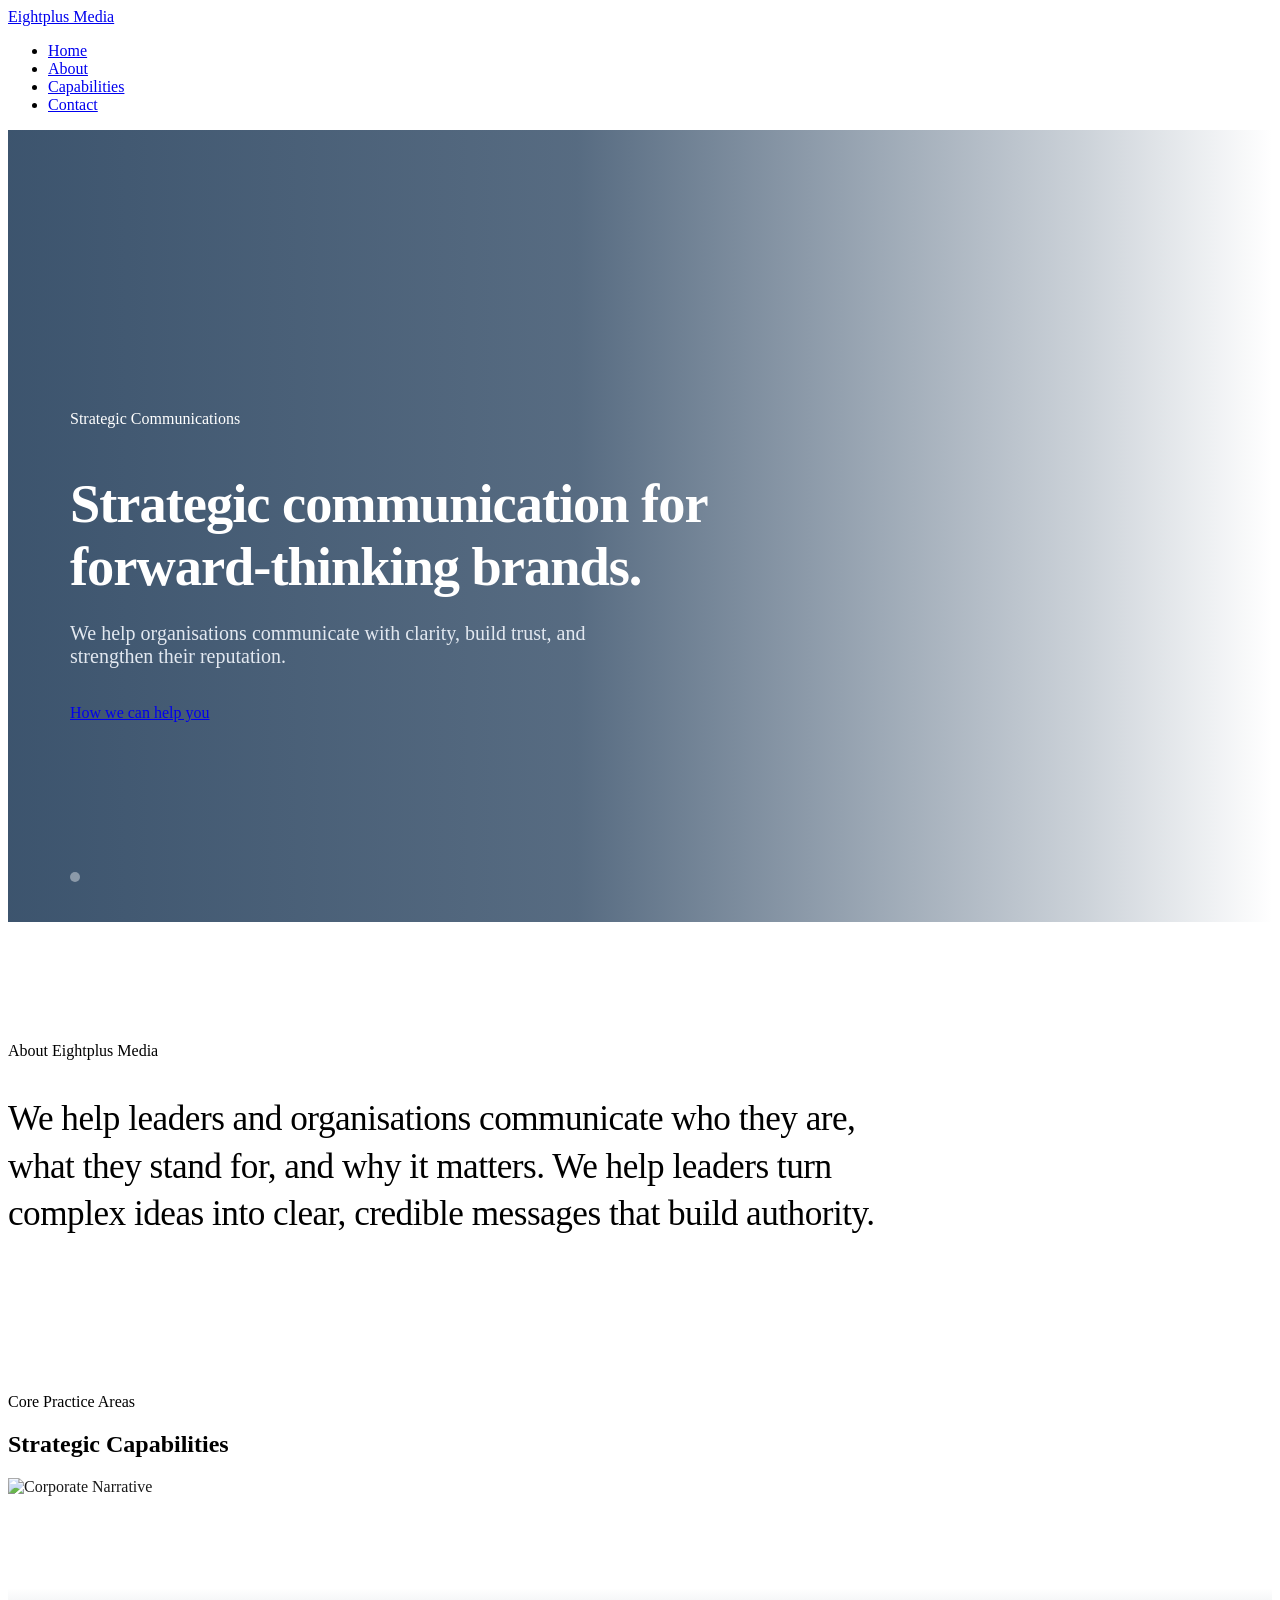
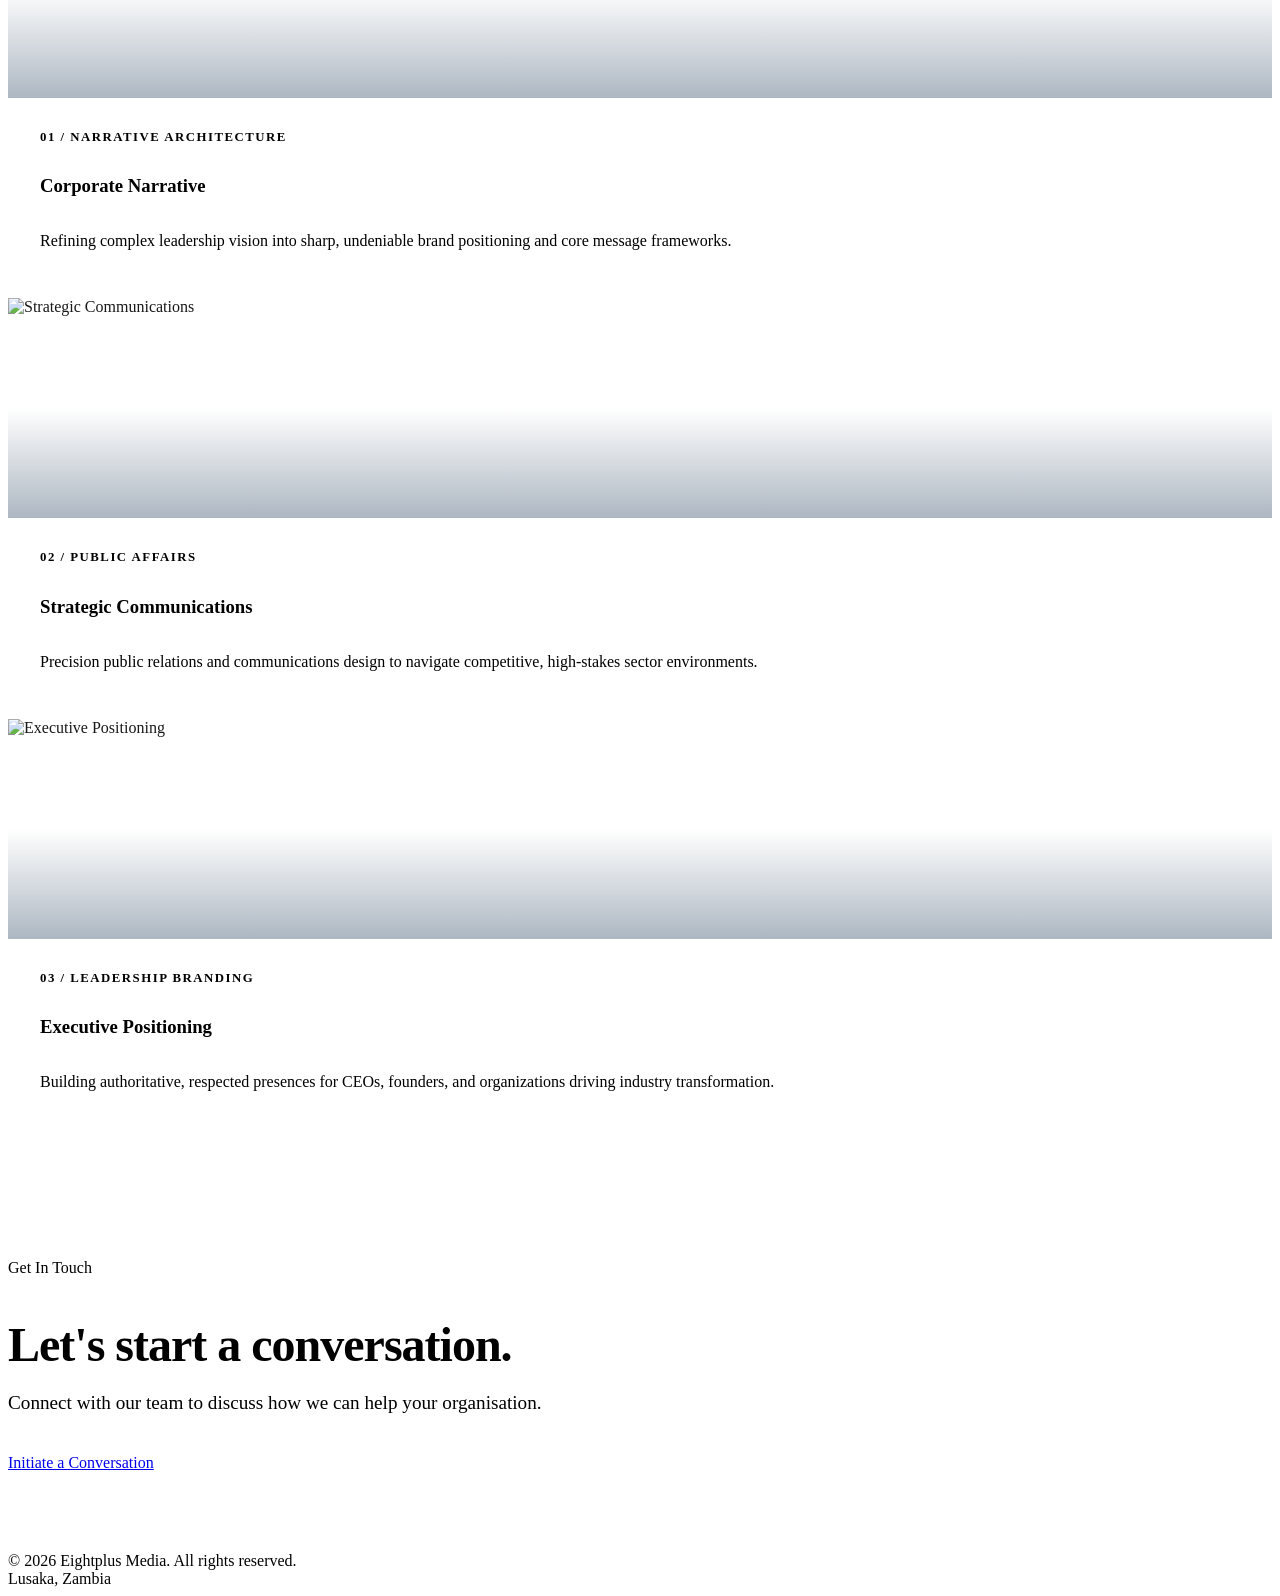
==== commit 3fe24889: "Update index.html" ====
--- a/index.html
+++ b/index.html
@@ -4,42 +4,11 @@
     <meta charset="UTF-8">
     <meta name="viewport" content="width=device-width, initial-scale=1.0">
     <title>Eightplus Media | Strategic Corporate Communications</title>
+    <!-- External Shared Stylesheet -->
+    <link rel="stylesheet" href="styles.css">
+    
+    <!-- Hero Slider Specific Styles -->
     <style>
-        /* 1. BRAND COLOR VARIABLES */
-        :root {
-            --bg-main: #F3F4F6;        /* Brand Soft Off-White */
-            --bg-surface: #FFFFFF;     /* Pure White for cards */
-            --bg-dark: #324B66;        /* Brand Deep Slate Blue */
-            --text-primary: #324B66;   /* Deep Slate Blue body text */
-            --text-dark: #000000;      /* Solid Black headers */
-            --text-muted: #64748B;     /* Secondary grey text */
-            --accent-royal: #185EE0;   /* Brand Royal Blue */
-            --accent-cyan: #009BFA;    /* Brand Electric Cyan */
-            --accent-aqua: #00ECE7;    /* Brand Vibrant Aqua */
-            --border-color: #E5E7EB;   /* Light divider lines */
-        }
-
-        /* 2. RESET & BASE STYLES */
-        * {
-            margin: 0;
-            padding: 0;
-            box-sizing: border-box;
-        }
-        body {
-            font-family: -apple-system, BlinkMacSystemFont, "Segoe UI", Roboto, sans-serif;
-            color: var(--text-primary);
-            background-color: var(--bg-main);
-            line-height: 1.6;
-        }
-
-        /* Container for content alignment */
-        .container {
-            max-width: 1140px;
-            margin: 0 auto;
-            padding: 0 32px;
-        }
-
-        /* 3. HERO CAROUSEL CONTAINER */
         .hero-slider {
             position: relative;
             width: 100%;
@@ -60,6 +29,7 @@
             background-size: cover;
             background-position: center right;
         }
+
         .slide.active {
             opacity: 1;
         }
@@ -70,7 +40,6 @@
             left: 0;
             width: 100%;
             height: 100%;
-            /* Gradient overlay transitioning using Deep Slate Navy */
             background: linear-gradient(to right, 
                 rgba(50, 75, 102, 0.95) 0%, 
                 rgba(50, 75, 102, 0.82) 45%, 
@@ -87,17 +56,11 @@
             color: #ffffff;
             width: 100%;
         }
-        .kicker {
-            text-transform: uppercase;
-            font-size: 0.85rem;
-            letter-spacing: 2.5px;
-            font-weight: 700;
-            color: var(--accent-royal);
-            margin-bottom: 16px;
-        }
+
         .hero-content .kicker {
-            color: var(--accent-aqua); /* Vibrant Aqua for high visibility in hero */
-        }
+            color: var(--accent-aqua);
+        }
+
         .hero-content h1 {
             font-size: 3.4rem;
             max-width: 720px;
@@ -107,28 +70,12 @@
             letter-spacing: -1px;
             color: #ffffff;
         }
+
         .hero-content p {
             font-size: 1.25rem;
             max-width: 540px;
             color: #e2e8f0;
             margin-bottom: 36px;
-        }
-
-        /* BUTTONS */
-        .btn {
-            display: inline-block;
-            background-color: var(--accent-royal);
-            color: #ffffff;
-            text-decoration: none;
-            padding: 16px 32px;
-            font-weight: 600;
-            border-radius: 6px;
-            transition: background-color 0.2s ease, transform 0.2s ease;
-            box-shadow: 0 4px 12px rgba(24, 94, 224, 0.25);
-        }
-        .btn:hover {
-            background-color: var(--accent-cyan);
-            transform: translateY(-2px);
         }
 
         .slider-dots {
@@ -139,6 +86,7 @@
             gap: 12px;
             z-index: 10;
         }
+
         .dot {
             width: 10px;
             height: 10px;
@@ -147,17 +95,18 @@
             cursor: pointer;
             transition: background 0.3s ease, transform 0.3s ease;
         }
+
         .dot.active {
             background: var(--accent-aqua);
             transform: scale(1.3);
         }
 
-        /* 4. STATEMENT / ABOUT SECTION */
         .statement-section {
             padding: 120px 0;
             border-bottom: 1px solid var(--border-color);
             background-color: var(--bg-surface);
         }
+
         .statement-text {
             font-size: 2.2rem;
             font-weight: 500;
@@ -166,42 +115,11 @@
             max-width: 900px;
             letter-spacing: -0.5px;
         }
+
         .statement-text span {
             color: var(--text-muted);
         }
 
-        /* 5. CAPABILITIES GRID SECTION */
-        .section-padding {
-            padding: 100px 0;
-            border-bottom: 1px solid var(--border-color);
-        }
-        .section-title {
-            font-size: 2.2rem;
-            color: var(--text-dark);
-            margin-bottom: 48px;
-            letter-spacing: -0.5px;
-        }
-        .grid {
-            display: grid;
-            grid-template-columns: repeat(auto-fit, minmax(320px, 1fr));
-            gap: 32px;
-        }
-        .card {
-            background-color: var(--bg-surface);
-            border: 1px solid var(--border-color);
-            border-radius: 8px;
-            overflow: hidden;
-            transition: border-color 0.3s ease, transform 0.3s ease, box-shadow 0.3s ease;
-            display: flex;
-            flex-direction: column;
-        }
-        .card:hover {
-            border-color: var(--accent-royal);
-            transform: translateY(-6px);
-            box-shadow: 0 12px 24px -10px rgba(50, 75, 102, 0.12);
-        }
-
-        /* Image Box inside Card */
         .card-image-wrapper {
             position: relative;
             width: 100%;
@@ -209,6 +127,7 @@
             overflow: hidden;
             background-color: var(--bg-dark);
         }
+
         .card-image {
             width: 100%;
             height: 100%;
@@ -216,6 +135,7 @@
             opacity: 0.9;
             transition: transform 0.5s ease, opacity 0.5s ease;
         }
+
         .card:hover .card-image {
             transform: scale(1.06);
             opacity: 1;
@@ -230,13 +150,13 @@
             background: linear-gradient(to bottom, transparent 50%, rgba(50, 75, 102, 0.4) 100%);
         }
 
-        /* Text Body inside Card */
         .card-body {
             padding: 32px;
             flex-grow: 1;
             display: flex;
             flex-direction: column;
         }
+
         .card-num {
             font-size: 0.8rem;
             font-weight: 700;
@@ -244,44 +164,24 @@
             margin-bottom: 12px;
             letter-spacing: 1.5px;
         }
-        .card h3 {
-            font-size: 1.35rem;
-            color: var(--text-dark);
-            margin-bottom: 12px;
-            line-height: 1.3;
-        }
-        .card p {
-            color: var(--text-primary);
-            font-size: 0.98rem;
-            line-height: 1.55;
-        }
-
-        /* 6. CONTACT / FOOTER SECTION */
+
         .cta-section {
             padding: 120px 0 80px 0;
             background-color: var(--bg-surface);
         }
+
         .cta-section h2 {
             font-size: 3rem;
             color: var(--text-dark);
             margin-bottom: 20px;
             letter-spacing: -1px;
         }
+
         .cta-section p {
             font-size: 1.2rem;
             color: var(--text-primary);
             margin-bottom: 40px;
             max-width: 600px;
-        }
-        footer {
-            padding: 40px 0;
-            border-top: 1px solid var(--border-color);
-            color: var(--text-muted);
-            font-size: 0.9rem;
-            display: flex;
-            justify-content: space-between;
-            align-items: center;
-            background-color: var(--bg-surface);
         }
     </style>
 </head>
@@ -382,7 +282,7 @@
         </div>
     </section>
 
-    <!-- Section 3: Call to Action & Footer -->
+    <!-- Section 3: Call to Action -->
     <section id="contact" class="cta-section">
         <div class="container">
             <div class="kicker">Get In Touch</div>
@@ -392,6 +292,7 @@
         </div>
     </section>
 
+    <!-- Footer -->
     <footer class="container">
         <div>&copy; 2026 Eightplus Media. All rights reserved.</div>
         <div>Lusaka, Zambia</div>
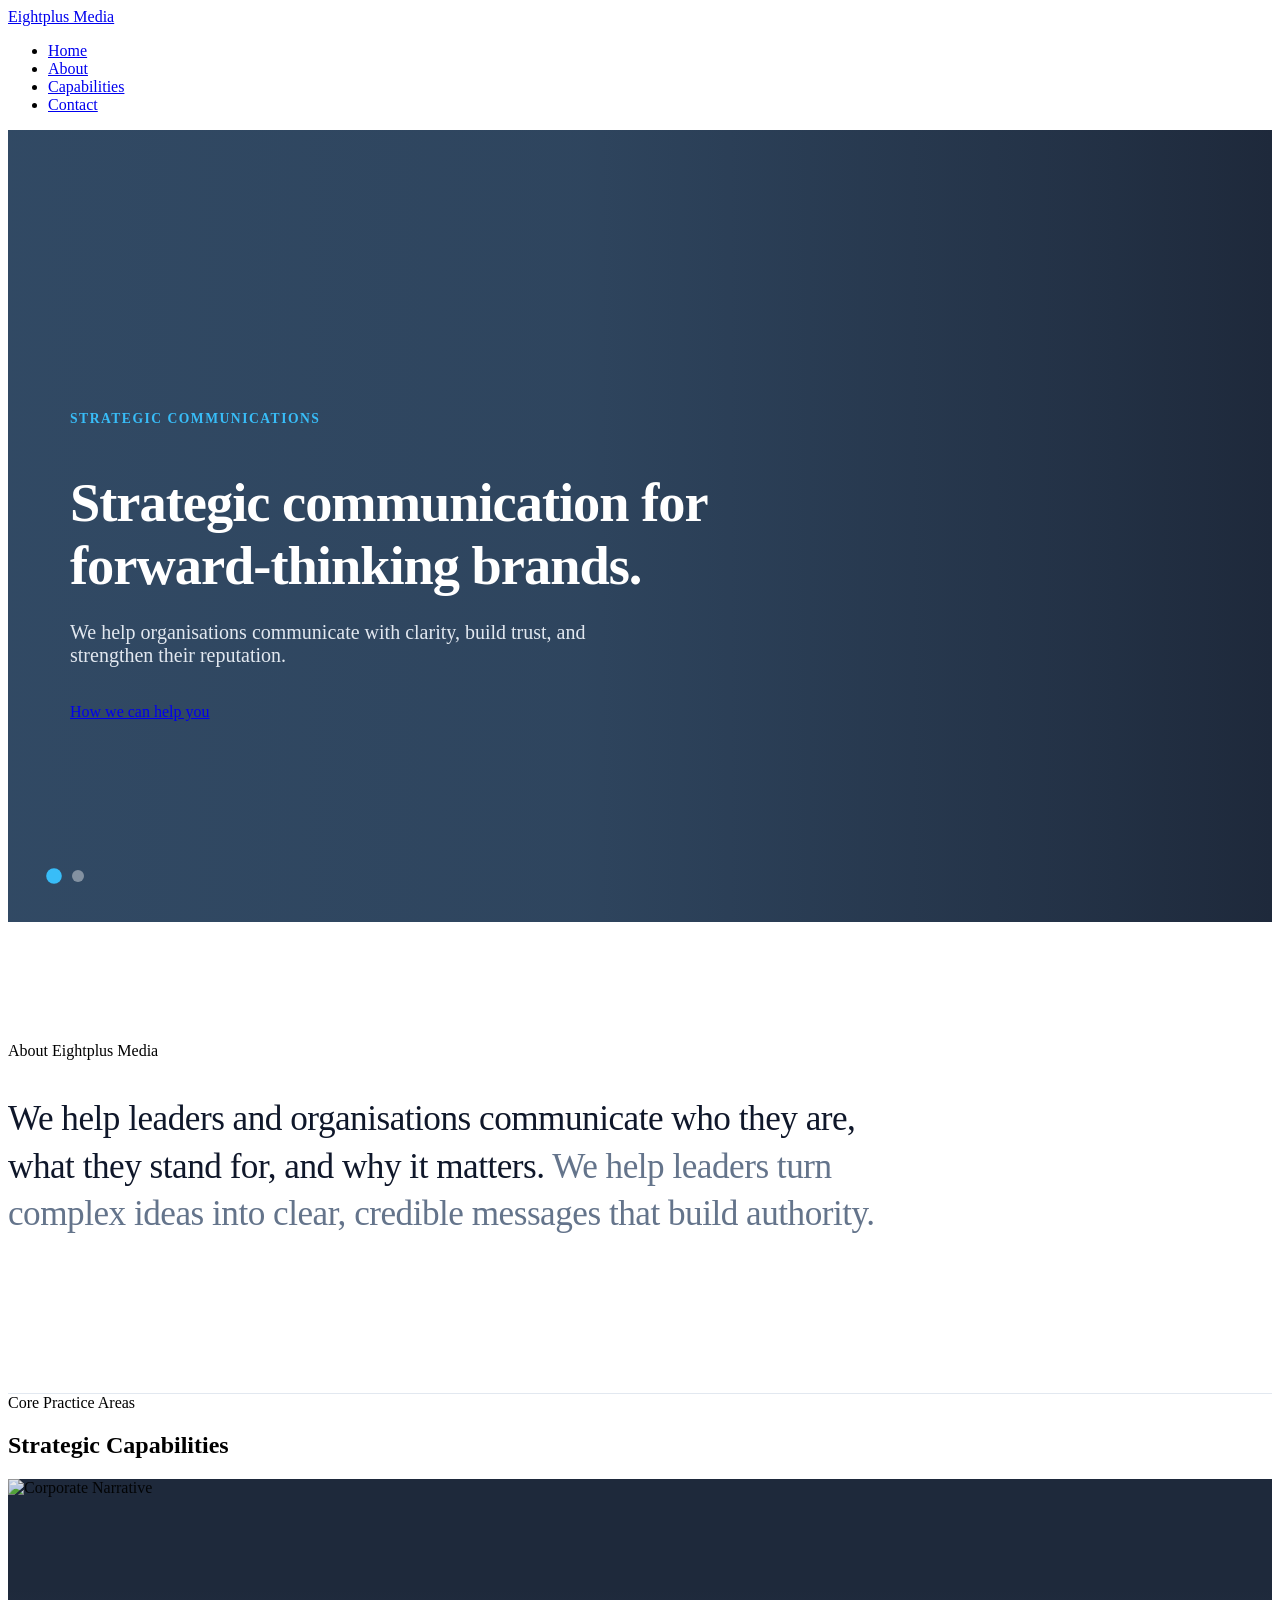
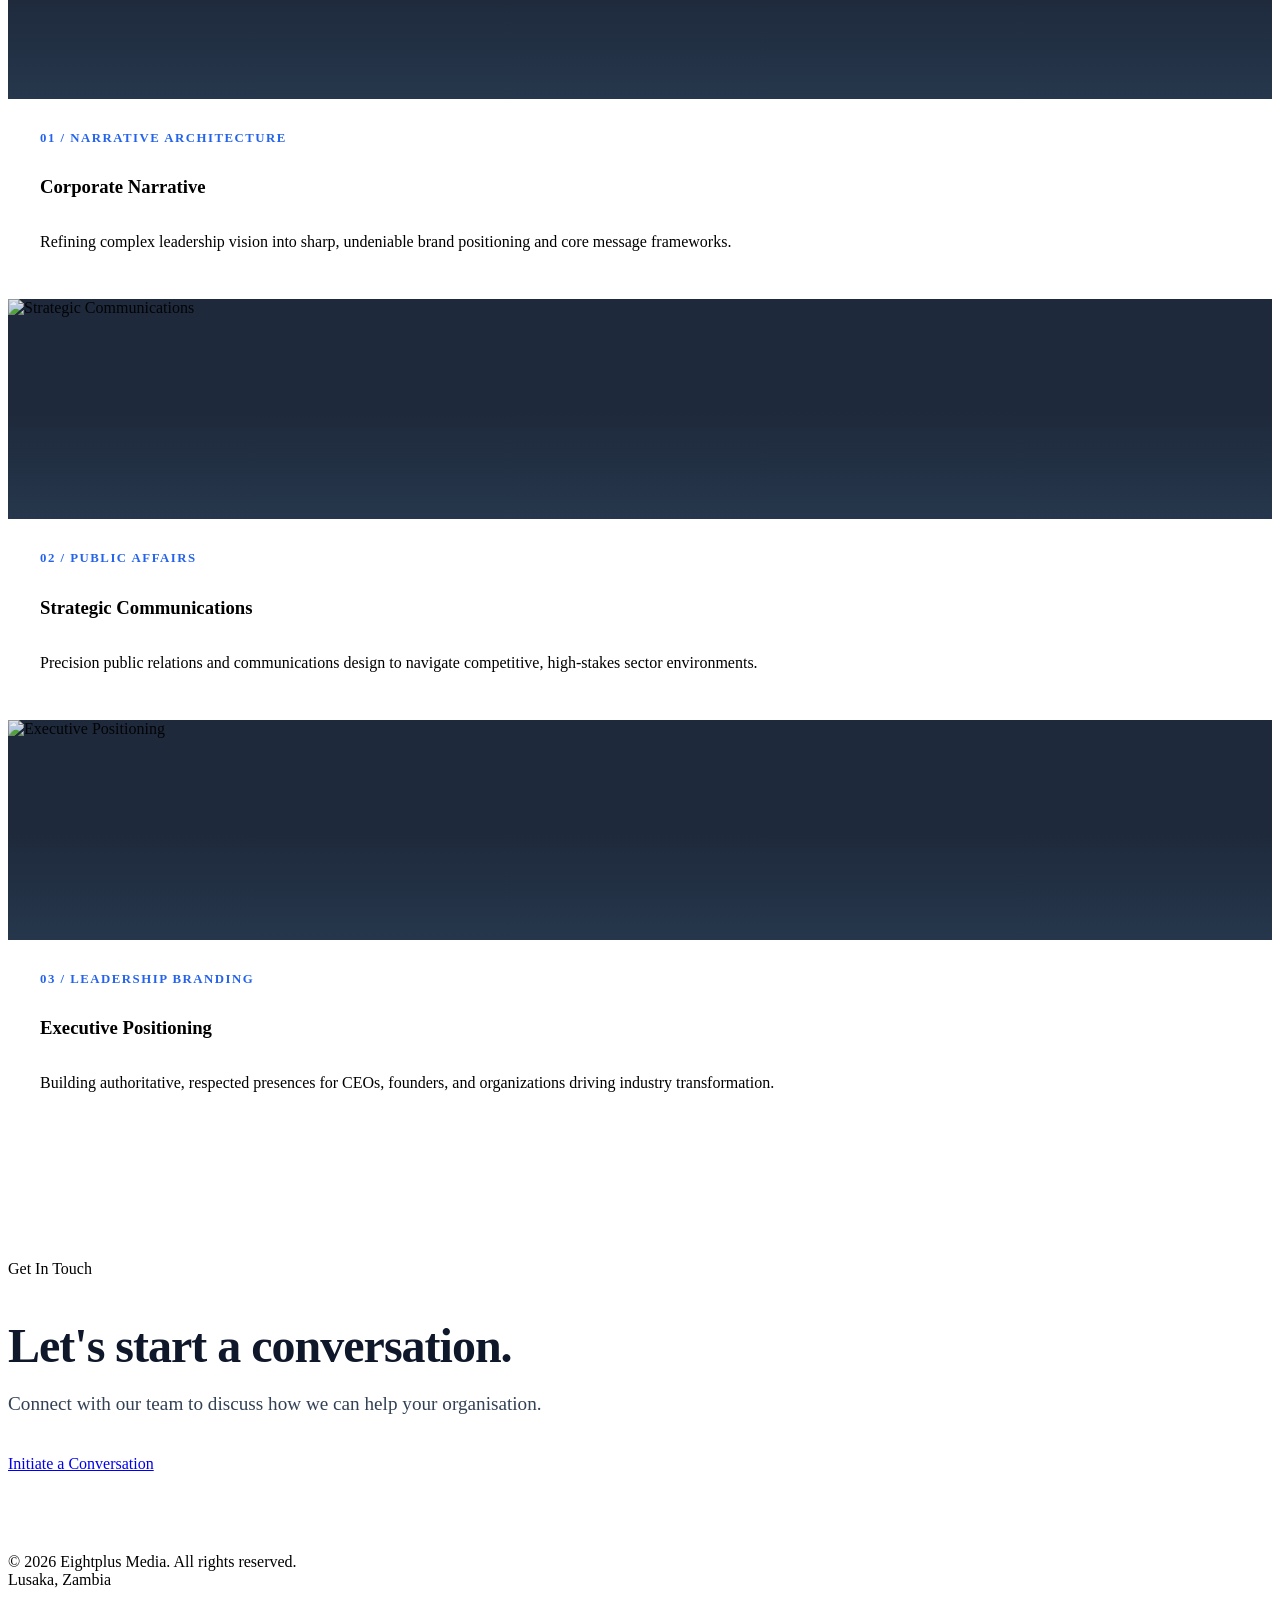
==== commit 1c08580f: "Update index.html" ====
--- a/index.html
+++ b/index.html
@@ -7,7 +7,7 @@
     <!-- External Shared Stylesheet -->
     <link rel="stylesheet" href="styles.css">
     
-    <!-- Hero Slider Specific Styles -->
+    <!-- Hero Slider & Page Specific Styles -->
     <style>
         .hero-slider {
             position: relative;
@@ -15,7 +15,7 @@
             height: 88vh;
             min-height: 580px;
             overflow: hidden;
-            background-color: var(--bg-dark);
+            background-color: var(--bg-dark, #1e293b);
         }
 
         .slide {
@@ -58,7 +58,12 @@
         }
 
         .hero-content .kicker {
-            color: var(--accent-aqua);
+            color: var(--accent-aqua, #38bdf8);
+            font-weight: 600;
+            text-transform: uppercase;
+            letter-spacing: 1.5px;
+            font-size: 0.85rem;
+            margin-bottom: 12px;
         }
 
         .hero-content h1 {
@@ -88,36 +93,38 @@
         }
 
         .dot {
-            width: 10px;
-            height: 10px;
+            width: 12px;
+            height: 12px;
             border-radius: 50%;
+            border: none;
+            padding: 0;
             background: rgba(255, 255, 255, 0.4);
             cursor: pointer;
             transition: background 0.3s ease, transform 0.3s ease;
         }
 
         .dot.active {
-            background: var(--accent-aqua);
+            background: var(--accent-aqua, #38bdf8);
             transform: scale(1.3);
         }
 
         .statement-section {
             padding: 120px 0;
-            border-bottom: 1px solid var(--border-color);
-            background-color: var(--bg-surface);
+            border-bottom: 1px solid var(--border-color, #e2e8f0);
+            background-color: var(--bg-surface, #ffffff);
         }
 
         .statement-text {
             font-size: 2.2rem;
             font-weight: 500;
             line-height: 1.35;
-            color: var(--text-dark);
+            color: var(--text-dark, #0f172a);
             max-width: 900px;
             letter-spacing: -0.5px;
         }
 
         .statement-text span {
-            color: var(--text-muted);
+            color: var(--text-muted, #64748b);
         }
 
         .card-image-wrapper {
@@ -125,7 +132,7 @@
             width: 100%;
             height: 220px;
             overflow: hidden;
-            background-color: var(--bg-dark);
+            background-color: var(--bg-dark, #1e293b);
         }
 
         .card-image {
@@ -160,26 +167,26 @@
         .card-num {
             font-size: 0.8rem;
             font-weight: 700;
-            color: var(--accent-royal);
+            color: var(--accent-royal, #2563eb);
             margin-bottom: 12px;
             letter-spacing: 1.5px;
         }
 
         .cta-section {
             padding: 120px 0 80px 0;
-            background-color: var(--bg-surface);
+            background-color: var(--bg-surface, #ffffff);
         }
 
         .cta-section h2 {
             font-size: 3rem;
-            color: var(--text-dark);
+            color: var(--text-dark, #0f172a);
             margin-bottom: 20px;
             letter-spacing: -1px;
         }
 
         .cta-section p {
             font-size: 1.2rem;
-            color: var(--text-primary);
+            color: var(--text-primary, #334155);
             margin-bottom: 40px;
             max-width: 600px;
         }
@@ -191,7 +198,7 @@
     <div id="navbar-container"></div>
 
     <!-- Hero Carousel -->
-    <section class="hero-slider">
+    <section class="hero-slider" aria-label="Featured Insights">
         <!-- Slide 1 -->
         <div class="slide active" style="background-image: url('https://images.unsplash.com/photo-1486406146926-c627a92ad1ab?auto=format&fit=crop&w=1600&q=80');">
             <div class="gradient-overlay">
@@ -218,8 +225,8 @@
 
         <!-- Dots -->
         <div class="slider-dots">
-            <div class="dot active" onclick="setSlide(0)"></div>
-            <div class="dot" onclick="setSlide(1)"></div>
+            <button class="dot active" aria-label="Go to Slide 1" onclick="manualSetSlide(0)"></button>
+            <button class="dot" aria-label="Go to Slide 2" onclick="manualSetSlide(1)"></button>
         </div>
     </section>
 
@@ -243,7 +250,7 @@
                 <!-- Card 1 -->
                 <div class="card">
                     <div class="card-image-wrapper">
-                        <img src="https://images.unsplash.com/photo-1451187580459-43490279c0fa?auto=format&fit=crop&w=800&q=80" alt="Corporate Narrative" class="card-image">
+                        <img src="https://images.unsplash.com/photo-1451187580459-43490279c0fa?auto=format&fit=crop&w=800&q=80" alt="Corporate Narrative" class="card-image" loading="lazy">
                         <div class="card-image-overlay"></div>
                     </div>
                     <div class="card-body">
@@ -256,7 +263,7 @@
                 <!-- Card 2 -->
                 <div class="card">
                     <div class="card-image-wrapper">
-                        <img src="https://images.unsplash.com/photo-1507679799987-c73779587ccf?auto=format&fit=crop&w=800&q=80" alt="Strategic Communications" class="card-image">
+                        <img src="https://images.unsplash.com/photo-1507679799987-c73779587ccf?auto=format&fit=crop&w=800&q=80" alt="Strategic Communications" class="card-image" loading="lazy">
                         <div class="card-image-overlay"></div>
                     </div>
                     <div class="card-body">
@@ -269,7 +276,7 @@
                 <!-- Card 3 -->
                 <div class="card">
                     <div class="card-image-wrapper">
-                        <img src="https://images.unsplash.com/photo-1519389950473-47ba0277781c?auto=format&fit=crop&w=800&q=80" alt="Executive Positioning" class="card-image">
+                        <img src="https://images.unsplash.com/photo-1519389950473-47ba0277781c?auto=format&fit=crop&w=800&q=80" alt="Executive Positioning" class="card-image" loading="lazy">
                         <div class="card-image-overlay"></div>
                     </div>
                     <div class="card-body">
@@ -303,6 +310,14 @@
         let currentSlide = 0;
         const slides = document.querySelectorAll('.slide');
         const dots = document.querySelectorAll('.dot');
+        let slideInterval = startTimer();
+
+        function startTimer() {
+            return setInterval(() => {
+                let next = (currentSlide + 1) % slides.length;
+                setSlide(next);
+            }, 5000);
+        }
 
         function setSlide(index) {
             slides[currentSlide].classList.remove('active');
@@ -314,10 +329,11 @@
             dots[currentSlide].classList.add('active');
         }
 
-        setInterval(() => {
-            let next = (currentSlide + 1) % slides.length;
-            setSlide(next);
-        }, 5000);
+        function manualSetSlide(index) {
+            clearInterval(slideInterval);
+            setSlide(index);
+            slideInterval = startTimer();
+        }
     </script>
 
     <!-- Dynamic Navbar Loader -->
@@ -341,7 +357,20 @@
                     }
                 });
             })
-            .catch(error => console.error('Error fetching navbar:', error));
+            .catch(error => {
+                console.warn('Navbar fetch failed (likely running locally on file:// protocol). Executing fallback.');
+                // Optional simple fallback so navigation remains visible during local development
+                document.getElementById('navbar-container').innerHTML = `
+                    <nav style="padding: 20px 40px; background: #1e293b; color: #fff; display: flex; justify-content: space-between; align-items: center;">
+                        <a href="index.html" style="color: #fff; text-decoration: none; font-weight: bold; font-size: 1.2rem;">Eightplus Media</a>
+                        <div class="nav-links" style="display: flex; gap: 20px;">
+                            <a href="index.html" style="color: #fff; text-decoration: none;">Home</a>
+                            <a href="capabilities.html" style="color: #fff; text-decoration: none;">Capabilities</a>
+                            <a href="#contact" style="color: #fff; text-decoration: none;">Contact</a>
+                        </div>
+                    </nav>
+                `;
+            });
     </script>
     
 </body>
